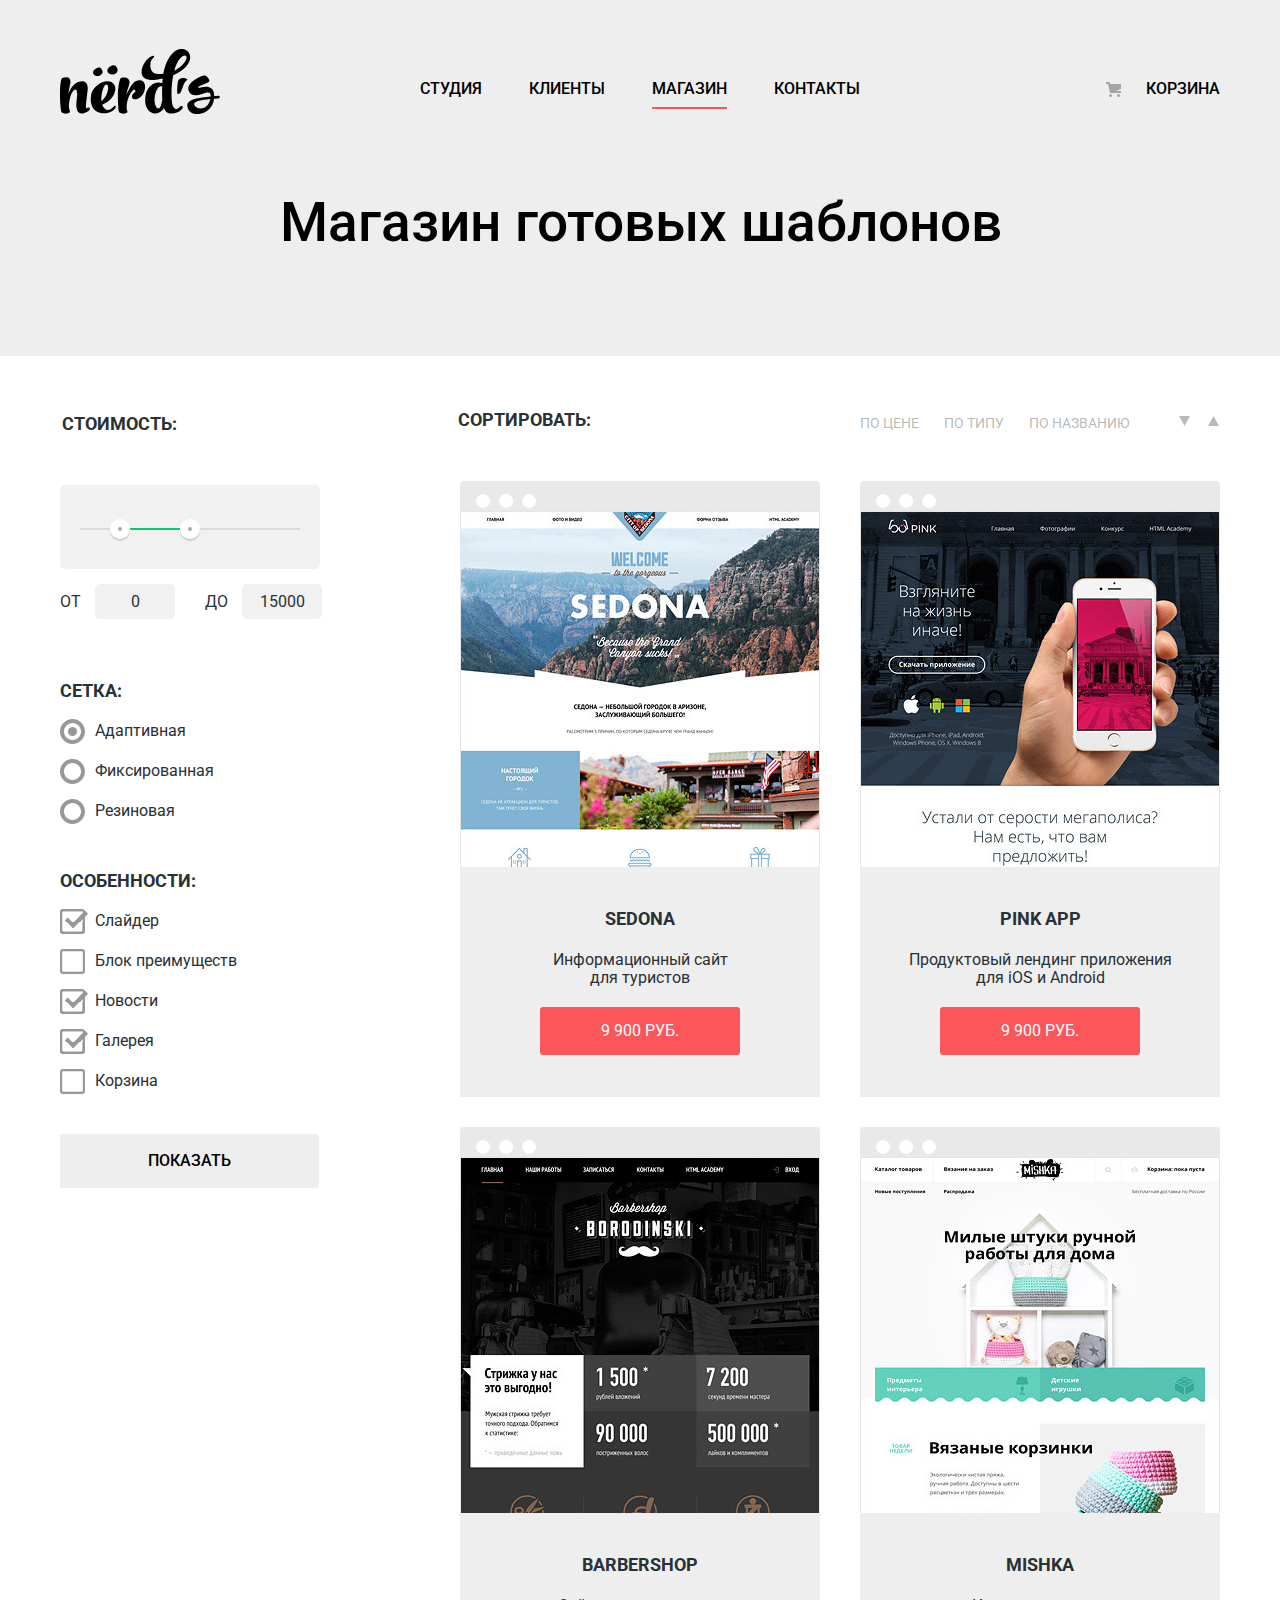
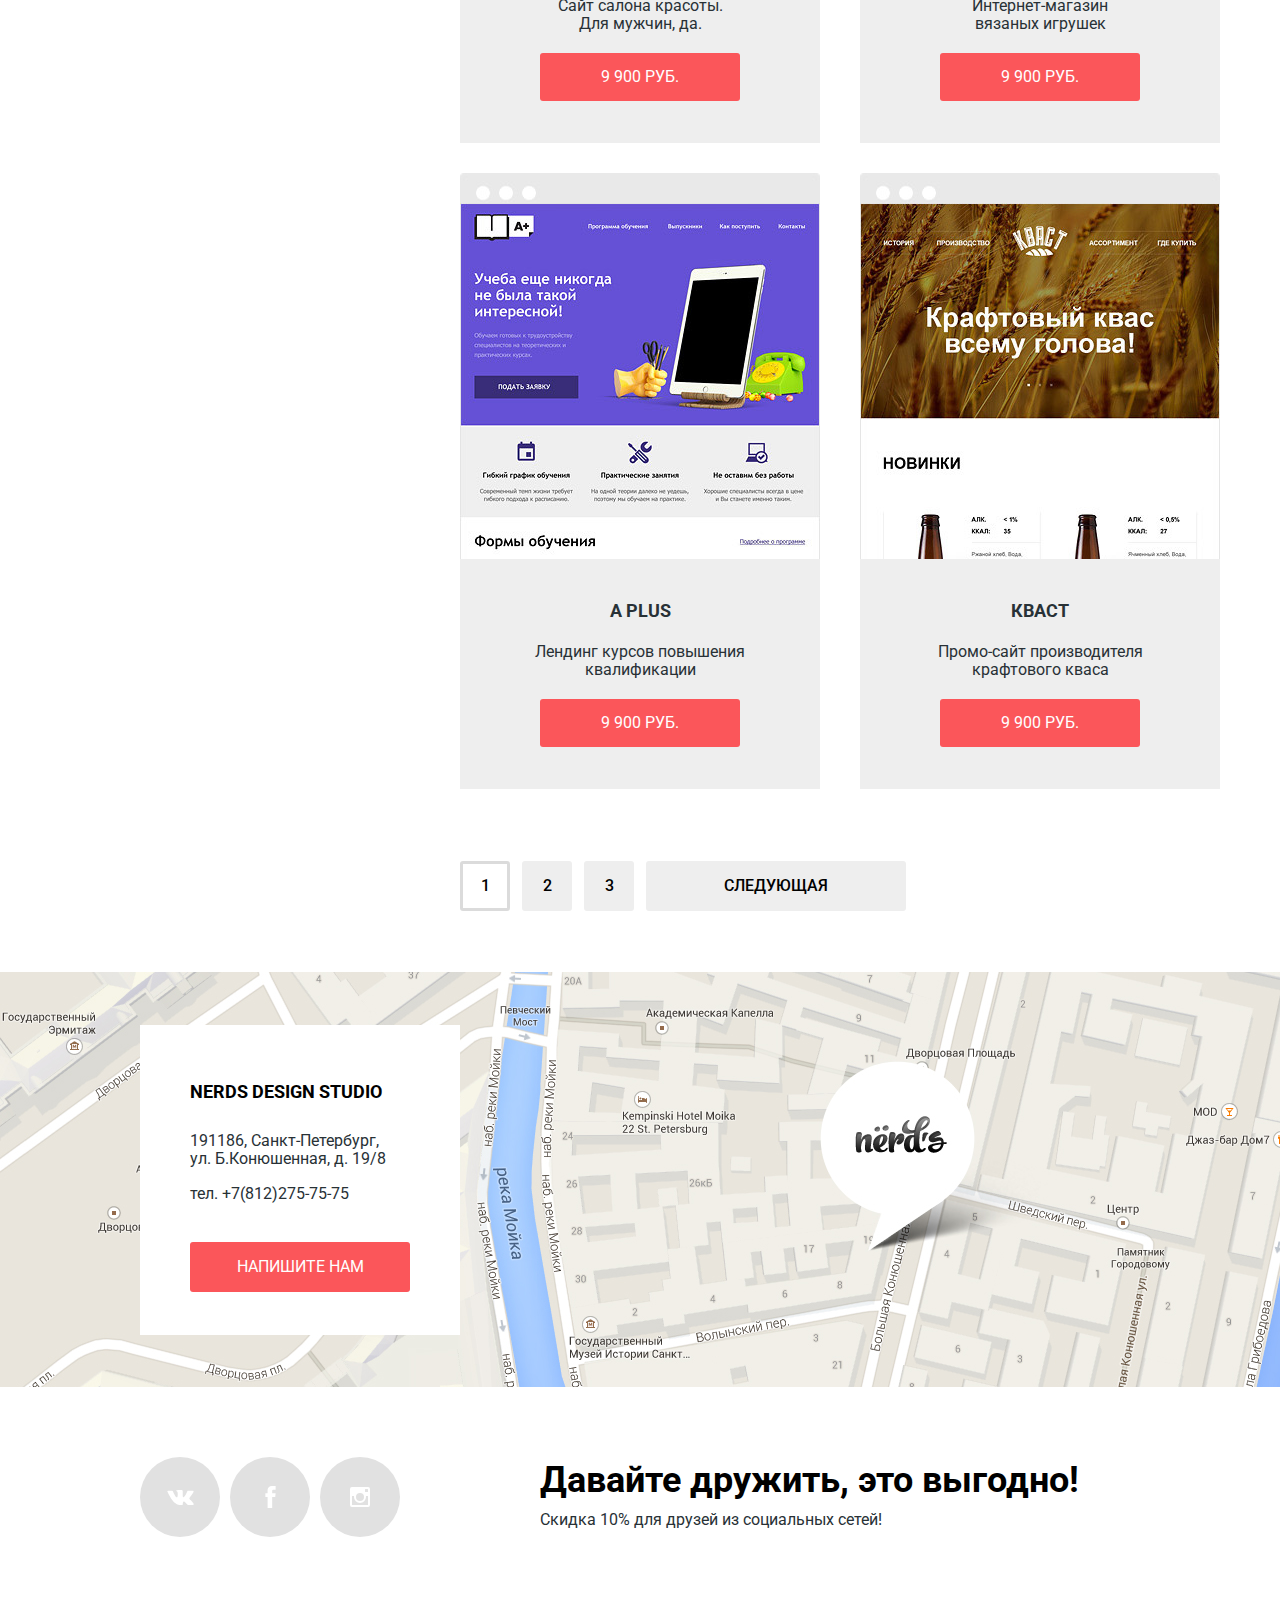
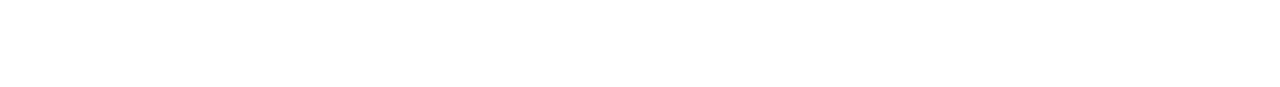
==== catalog.html @ c95d6897 "Первая проверка" ====
<!DOCTYPE html>
<html lang="ru">
	<head>
		<meta charset="utf-8">
		<title>HTML Academy: Нёрдс</title>
		<link href="https://fonts.googleapis.com/css?family=Roboto:400,500,700&amp;subset=cyrillic" rel="stylesheet">
		<link href="css/normalize.css" rel="stylesheet">
		<link href="css/style.css" rel="stylesheet">
	</head>
	<body class="inner-page">
		<header class="main-header">
			<nav class="main-navigation">
				<div class="container">
					<a class="main-header-logo" href="index.html"><img src="img/nerds-logo.svg" width="160" height="65" alt="Логотип студии Nerds"></a>
					<ul class="site-navigation">
						<li><a href="studio.html">Студия</a></li>
						<li><a href="clients.html">Клиенты</a></li>
						<li class="site-navigation-current"><a href="catalog.html">Магазин</a></li>
						<li><a href="contacts.html">Контакты</a></li>
					</ul>
					<ul class="user-navigation">
						<li class="shopping-basket"> <a href="#">Корзина</a></li>
					</ul>
					</div>
				</nav>
			</header>

		<main class="inner-page">
			<div class="page-caption">
				<h1 class="catalog_h1">Магазин готовых шаблонов</h1> 
			</div>
			<div class="container-filter">
				<div class="filter-wrapper">
					<div class="filter">
						<form action="form.php" method="GET">
							<div class="range-caption">Стоимость:</div>
							<div class="range-filter">
								<div class="range-controls">
								<div class="scale">
									<div class="bar" style="margin-left: 20%; width: 30%"></div>
								</div>
								<div class="toggle toggle-min"></div>
								<div class="toggle toggle-max"></div>
								</div>
								<div class="price-controls">
								<label class="min-price">от <input name="min-price" type="text" value="0"></label>
								<label class="max-price">до <input name="max-price" type="text" value="15000"></label>
								</div>
							</div>
								
							<fieldset class="grid">
									<legend>Сетка:</legend>	
									<p>
									 <label class="radio-catalog">
										<input class="visually-hidden" type="radio" name="grid" value="adaptive" checked>
										<span class="radio-indicator"></span>
										Адаптивная
									</label> 
									</p>
									
									<p>
									<label class="radio-catalog">
										<input class="visually-hidden" type="radio" name="grid" value="fix" >
										<span class="radio-indicator"></span>
										Фиксированная
									</label> 
									</p>
									
									<p>
									<label class="radio-catalog">
										<input class="visually-hidden" type="radio" name="grid" value="rubber">
										<span class="radio-indicator"></span>
										Резиновая
									</label>
									</p> 
								</fieldset>

								<fieldset class="features">
									<legend>Особенности:</legend>
									
									
									
									<p>
										<label class="checkbox-catalog">
											<input id="checkbox-slider" class="visually-hidden" type="checkbox" name="slider" checked>
										   <span class="checkbox-indicator"></span>
										   Слайдер
										</label> 
									</p>
									
									<p>
										<label class="checkbox-catalog">
											<input id="checkbox-feature" class="visually-hidden" type="checkbox" name="features" >
											<span class="checkbox-indicator"></span>
											Блок преимуществ
										</label> 
									</p>

									<p>
										<label class="checkbox-catalog">
											<input id="checkbox-news" class="visually-hidden" type="checkbox" name="news" checked>
											<span class="checkbox-indicator"></span>
											Новости
										</label> 
									</p>

									<p>
										<label class="checkbox-catalog">
											<input id="checkbox-gallery" class="visually-hidden" type="checkbox" name="gallery" checked>
											<span class="checkbox-indicator"></span>
											Галерея
										</label> 
									</p>
								
									<p>
										<label class="checkbox-catalog">
											<input id="checkbox-shopping-basket" class="visually-hidden" type="checkbox" name="shopping-basket" >
											<span class="checkbox-indicator"></span>
											Корзина
										</label> 
									</p>
								</fieldset>
								<button type="submit" class="filter-button">Показать</button>
									
						</form>
					</div>
					<div class="articles-wrapper">
						<div class="sort">
							<div class="sort-wrapper"> 
								<p>Сортировать:</p> 
							</div>

							<div class="sort-wrapper-2"> 
								<a href="#">по цене</a>
								<a href="#">по типу</a>
								<a href="#">по названию</a>
								<a href="#" class="down"><span class="visually-hidden">1</span></a>
								<a href="#" class="up"><span class="visually-hidden">2</span></a>
							</div>
						</div>

						<div class="articles">
							<div class="article-item">
								<p><img src="img/browser.jpg" width="360" height="40" alt="декор"></p>
								<p class="img"><img src="img/img-sedona.jpg" width="360" height="576" alt="Шаблон Sedona"></p>
								<div class="templates-hover-info">	
									<b>SEDONA</b>
									<p>Информационный сайт<br>для туристов</p>
									<a class="button" href="#">9 900 руб.</a>
								</div>
							</div>


							<div class="article-item">
								<p><img src="img/browser.jpg" width="360" height="40" alt="декор"></p>
								<p class="img"><img src="img/img-pink.jpg" width="360" height="576" alt="Шаблон Pink"></p>
								<div class="templates-hover-info">	
									<b>PINK APP</b>
									<p>Продуктовый лендинг приложения<br>для iOS и Android</p>
									<a class="button" href="#">9 900 руб.</a>
								</div>
							</div>



							<div class="article-item">
								<p><img src="img/browser.jpg" width="360" height="40" alt="декор"></p>
								<p class="img"><img src="img/img-barbershop.jpg" width="360" height="576" alt="Шаблон барбершоп"></p>
								<div class="templates-hover-info">	
									<b>BARBERSHOP</b>
									<p>Сайт салона красоты.<br> Для мужчин, да.</p>
									<a class="button" href="#">9 900 руб.</a>
								</div>
							</div>


							<div class="article-item">
								<p><img src="img/browser.jpg" width="360" height="40" alt="декор"></p>
								<p class="img"><img src="img/img-mishka.jpg" width="360" height="576" alt="Шаблон MISHKA"></p>
								<div class="templates-hover-info">	
									<b>MISHKA</b>
									<p>Интернет-магазин<br>вязаных игрушек</p>
									<a class="button" href="#">9 900 руб.</a>
								</div>
							</div>



							<div class="article-item">
								<p><img src="img/browser.jpg" width="360" height="40" alt="декор"></p>
								<p class="img"><img src="img/img-aplus.jpg" width="360" height="576" alt="Шаблон A-PLUS"></p>
								<div class="templates-hover-info">	
									<b>A PLUS</b>
									<p>Лендинг курсов повышения<br>квалификации</p>
									<a class="button" href="#">9 900 руб.</a>
								</div>
							</div>


							<div class="article-item">
								<p><img src="img/browser.jpg" width="360" height="40" alt="декор"></p>
								<p class="img"><img src="img/img-kvast.jpg" width="360" height="576" alt="Шаблон KVAST"></p>
								<div class="templates-hover-info">	
									<b>КВАСТ</b>
									<p>Промо-сайт производителя<br>крафтового кваса</p>
									<a class="button" href="#">9 900 руб.</a>
								</div>
							</div>

						</div>

						<div class="articles-paginator">
							<p><a class="current-item filter-button-pagin" href="#">1</a></p>
							<p><a class="filter-button-pagin" href="#">2</a></p>
							<p><a class="filter-button-pagin" href="#">3</a></p>
							<p><a class="filter-button-pagin_large" href="#">Следующая</a></p>

						</div>
					</div>
				</div>
			</div>
		</main>

		<footer class="main-footer">
				<div class="main-footer-wrapper">
					<div class="contacts-wrapper">
						<section class="contacts">
							<h2 class="visually-hidden">Наши контакты</h2>
							<p class="emphasized">NERDS DESIGN STUDIO</p>
							<p class="adress">191186, Санкт-Петербург,<br>ул. Б.Конюшенная, д. 19/8</p>
							<p class="phone">тел. +7(812)275-75-75</p>
							<button class="button" type="button">Напишите нам</button>	
						</section>
					</div>
					<div class="social-wrapper">
						<section class="social">
							<div class="social-list-wrapper">
								<h2 class="visually-hidden">NERDS в соцсетях</h2>
								<ul class="social-list">
										<li><a class="social-button" href="#"><span class="visually-hidden">Вконтакте</span>
											<svg xmlns="http://www.w3.org/2000/svg" width="27" height="15" viewBox="0 0 26.14 14.91">
												<path d="M26 13.47l-.09-.17a13.55 13.55 0 0 0-2.6-3q-.87-.83-1.1-1.12A1 1 0 0 1 22 8a10.27 10.27 0 0 1 1.22-1.78l.88-1.16q2.35-3.13 2-4L26 .94a.8.8 0 0 0-.4-.22 2.14 2.14 0 0 0-.87 0h-3.92a.51.51 0 0 0-.27 0h-.3a.6.6 0 0 0-.15.14.93.93 0 0 0-.14.24 22.22 22.22 0 0 1-1.46 3.06q-.5.84-.93 1.46a7 7 0 0 1-.71.91 4.94 4.94 0 0 1-.52.47q-.23.18-.35.15l-.23-.05a.9.9 0 0 1-.31-.33 1.49 1.49 0 0 1-.16-.53v-.55-.65-.57-1.12-1-.75a3.14 3.14 0 0 0 0-.62 2.12 2.12 0 0 0-.14-.44.73.73 0 0 0-.28-.33 1.57 1.57 0 0 0-.46-.18A9 9 0 0 0 12.57 0a8.93 8.93 0 0 0-3.25.33 1.83 1.83 0 0 0-.52.41q-.25.3-.07.33a1.67 1.67 0 0 1 1.16.59l.08.16a2.6 2.6 0 0 1 .19.63 6.32 6.32 0 0 1 .12 1 10.59 10.59 0 0 1 0 1.7q-.07.71-.13 1.1a2.21 2.21 0 0 1-.18.64 2.69 2.69 0 0 1-.16.3l-.07.07a1 1 0 0 1-.37.07.86.86 0 0 1-.46-.19 3.27 3.27 0 0 1-.56-.52 7 7 0 0 1-.66-.93q-.37-.6-.76-1.42l-.22-.39q-.2-.38-.56-1.11t-.62-1.43A.9.9 0 0 0 5.2.9h-.07a.93.93 0 0 0-.22-.16A1.44 1.44 0 0 0 4.6.65L.87.68A1 1 0 0 0 .1.94L0 1a.44.44 0 0 0 0 .22 1.08 1.08 0 0 0 .08.37Q.9 3.53 1.86 5.31t1.66 2.87Q4.23 9.27 5 10.24t1 1.24l.37.41.34.33a8.06 8.06 0 0 0 1 .78 16.34 16.34 0 0 0 1.4.9 7.6 7.6 0 0 0 1.79.72 6.19 6.19 0 0 0 2 .22h1.57a1.08 1.08 0 0 0 .72-.3l.05-.07a.9.9 0 0 0 .1-.25 1.38 1.38 0 0 0 0-.37 4.48 4.48 0 0 1 .09-1.05 2.77 2.77 0 0 1 .23-.71 1.74 1.74 0 0 1 .29-.4 1.19 1.19 0 0 1 .23-.2h.11a.86.86 0 0 1 .77.21 4.52 4.52 0 0 1 .83.79q.39.47.93 1.05a6.41 6.41 0 0 0 1 .87l.27.16a3.31 3.31 0 0 0 .71.3 1.53 1.53 0 0 0 .76.07l3.48-.05a1.58 1.58 0 0 0 .8-.17.68.68 0 0 0 .34-.37 1.06 1.06 0 0 0 0-.46 1.71 1.71 0 0 0-.1-.36z" fill="#fff">
												</path>
											</svg>
										</a>
									</li>
									<li><a class="social-button" href="#"><span class="visually-hidden">Facebook</span>
											<svg xmlns="http://www.w3.org/2000/svg" width="19" height="22" viewBox="0 0 10.15 21.74">
												<path d="M3.34 1.12A4.77 4.77 0 0 1 6.53 0h3.61v3.81H7.81a1.07 1.07 0 0 0-1.09.83v2.55h3.42c-.08 1.23-.24 2.45-.41 3.67h-3v10.87H2.21V10.86H0V7.21h2.19V3.66a3.83 3.83 0 0 1 1.15-2.54z" fill="#fff">
												</path>
											</svg>
										</a>
									</li>
									<li><a class="social-button" href="#"><span class="visually-hidden">Instagram</span>
											<svg xmlns="http://www.w3.org/2000/svg" width="20" height="20" viewBox="0 0 20 20">
												<path d="M18 0H2a2 2 0 0 0-2 2v16a2 2 0 0 0 2 2h16a2 2 0 0 0 2-2V2a2 2 0 0 0-2-2zm-8 6a4 4 0 1 1-4 4 4 4 0 0 1 4-4zM2.5 18a.47.47 0 0 1-.5-.5V9h2.1a3.4 3.4 0 0 0-.1 1 6 6 0 1 0 12 0 3.4 3.4 0 0 0-.1-1H18v8.5a.47.47 0 0 1-.5.5zM18 4.5a.47.47 0 0 1-.5.5h-2a.47.47 0 0 1-.5-.5v-2a.47.47 0 0 1 .5-.5h2a.47.47 0 0 1 .5.5z" fill="#fff">
												</path>
											</svg>
										</a>
									</li>
								</ul>
							</div>
							<div class="lets-be-friends">
								<b>Давайте дружить, это выгодно!</b>
								<p>Скидка 10% для друзей из социальных сетей!</p>
							</div>
						</section>
					</div>
				</div>
			</footer>



			<section class="modal modal-write-us">
					<h2>Напишите нам</h2>
					<form class="modal-write-us-form" method="post" action="https://echo.htmlacademy.ru">
						<ul class="modal-write-us-form-fields">
							<li>
								<label for="modal-write-us-form-name">Ваше имя:</label>
								<input type="text" id="modal-write-us-form-name" placeholder="Представьтесь, пожалуйста">
							</li>
							<li>
								<label for="modal-write-us-form-email">Ваш e-mail:</label>
								<input type="text" id="modal-write-us-form-email" placeholder="Для отправки ответа">
							</li>
							<li>
								<label for="modal-write-us-form-text">Текст письма:</label>
								<textarea id="modal-write-us-form-text" rows="5" cols="50">В свободной форме</textarea>
							</li>
						</ul>
						<button class="button" type="submit">Отправить</button>
					</form>
					<button class="modal-close">Закрыть</button>
				</section>


	</body>
</html>
---- css/style.css ----
html,
body {
	margin: 0;
	padding: 0;
	font-family: "Roboto", Arial, sans-serif;
	font-size: 16px;
	line-height: 24px; 
	font-weight: 400;
	color: #283136;

}

a {
	text-decoration: none;
}

.main-header {
	background-color: #eeeeee;
}


.main-container {
    margin-bottom: 80px;
}

.main-navigation {
	font-size: 16px;
	line-height: 30px;
	font-weight: 500;
	color: #000000;
	text-transform: uppercase;
}

.main-navigation a:hover img {
	opacity: 0.8;
}

.main-navigation a:active img {
	opacity: 0.3;
}

.site-navigation,
.user-navigation {
	margin: 0;
	padding: 0;
	list-style: none;
}

.site-navigation a,
.user-navigation a {
	color: #000000;
}

.site-navigation a:hover,
.user-navigation a:hover {
	color: #fb565a;
}

.site-navigation a:active,
.user-navigation a:active {
	color: rgba(0, 0, 0, 0.3);
}

.site-navigation-current {
	position: relative;
}

.site-navigation-current::after {
	position: absolute;
	content: "";
	right: 0px;
	bottom: -5px;
	left: 0px;
  
	height: 2px;
  
	background-color: #fb565a;
  }

.visually-hidden {
	position: absolute; 
	overflow: hidden; 
	clip: rect(0 0 0 0); 
	height: 1px; width: 1px; 
	margin: -1px; padding: 0; border: 0;
}

.button {
	font: inherit;
	text-align: center;
	vertical-align: middle;
	color: #ffffff;
	background-color: #fb565a;
	text-transform: uppercase;
	border: none;
	border-radius: 3px;
}

.button:hover {
	background: #e74246;
}

.button:active {
	background: #d7373b;
	box-shadow: inset 0px 2px 2px rgba(0, 0, 0, 0.3);
	color: rgba(255, 255, 255, 0.3);
	outline: none;
}

.button-order-app {
	background: #00ca74;
}

.button-order-app:hover {
	background: #00bc6c;
}

.button-order-app:active {
	background: #00aa62;
}

.button-order-presentation {
	background: #efc84a;
}

.button-order-presentation:hover {
	background: #eab534;
}

.button-order-presentation:active {
	background: #e5a722;
}

.we-can-do h3 {
	font-size: 24px;
	line-height: 30px;
	color: #000000;
}

.offer-list {
	margin: 0;
	padding:0;
	list-style: none;
}

.about-us b {
	font-size: 45px;
	line-height: 45px;
	font-weight: 500; 
	color: #000000;
}

.about-us-list {
	list-style: none;
}

.statistic-list {
	list-style: none;
	line-height: 18px;
}

.statistic-number {
	font-size: 45px;
	font-weight: 700;
	color: #000000;
}

.percent {
	font-size: 24px;
	font-weight: 700;
	color: #000000;
	vertical-align: super;
}

.emphasized {
	text-transform: uppercase;
	font-weight: 700;
	color: #000000;
}

.selected-works-list {
	margin:0;
	padding: 0;
	list-style: none;
}

.selected-works-list img {
	opacity: 0.2;
}

.selected-works-list a:hover img {
	opacity: 1;
}

.selected-works-list a:active img {
	opacity: 0.1;
}

.social b {
	font-size: 36px;
	line-height: 36px;
	color: #000000;
}

.social-list {
	margin: 0;
	padding: 0;
	list-style: none;
}

.social-list a {
	color: #ffffff;
	background-color: #e1e1e1;
}

.social-list a:hover {
	background-color: #e74246;
}

.social-list a:active {
	color: rgba(0, 0, 0, 0.3);
	background-color: #d7373b;
}


.modal-write-us h2 {
	font-size: 45px;
	line-height: 45px;
	color: #000000;

}

.modal-write-us-form-fields {
	margin: 0;
	padding: 0;
	list-style: none;
}

.modal-write-us-form-fields label {
	font-weight: 700;
}

.modal-write-us-form input,
.modal-write-us-form textarea {
	font: inherit;
	outline: none;
	font-size: 16px;
	line-height: 18px;
	color: #444444;
	border: 2px solid #d7dcde;
}

.modal-write-us-form input:hover,
.modal-write-us-form textarea:hover {
	border: 2px solid #b4b9bb;
}

.modal-write-us-form input:focus,
.modal-write-us-form textarea:focus {
	border: 2px solid #000000; 
}
.catalog_h1{
	font-size: 55px;
	line-height: 55px;
	font-weight: 500;
	color: #000000;
	margin-top: 80px;
}

.filter-form fieldset {
	border: none;
}

.filter-form legend {
	font-size: 18px;
	font-weight: 700;
}

.filter-form-cost {
	margin: 0;
	padding: 0;
	list-style: none;
}

.filter-form-cost input {
	font: inherit;
	background-color: #eeeeee;
	border: none;
}

.filter-form-grid {
	margin: 0;
	padding: 0;
	list-style: none;
}

.filter-form-grid input:not(:disabled):hover + label {
	color: #000000;
}

.filter-form-grid input:disabled + label {
	opacity: 0.3;
}

.filter-form-features {
	margin: 0;
	padding: 0;
	list-style: none;
}

.filter-form-features input:not(:disabled):hover + label {
	color: #000000;
}

.filter-form-features input:disabled + label {
	opacity: 0.3;
}

.filter-button {
	font: inherit;
	font-weight: 500;
	color: #000000;
	text-transform: uppercase;
	border: none;
	background-color: #eeeeee;
	border-radius: 3px;
}


.filter-button:hover {
	background-color: #dfdfdf;
}

.filter-button:active {
	color: rgba(0, 0, 0, 0.3);
	box-shadow: inset 0px 2px 2px rgba(0, 0, 0, 0.3);
	outline: none;
	background-color:#d5d5d5;
}

.pagination-list {
	margin: 0;
	padding:0;
	list-style: none;
}

.pagination-item-current .filter-button {
	background-color: #ffffff;
	border: 3px solid #dbdbdb;
	box-sizing: border-box;
}

.templates-list {
	margin: 0;
	padding: 0;
	list-style: 0;
}

.templates-list .button:active {
	color: #ffffff;
}


.display-method ul {
	margin: 0;
	padding: 0;
	list-style: none;
	font-size: 14px;
	text-transform: uppercase;
}

.display-method a {
	color: rgba(0, 0, 0, 0.3);
}

.display-method a:hover {
	color: rgba(0, 0, 0, 0.6);
}

.display-method a:active {
	color: rgba(0, 0, 0, 1);
}

.templates-hover-info {
	background-color: #eeeeee;
}


/* стили для сетки */

html,
body {
	margin: 0;
	padding: 0; 
}

body {
	background-size: 1440px auto;
	background-position: center top;
	background-repeat: no-repeat;
}

.main-header {
	margin: 0;
	padding: 0;
	display: flex;
	justify-content: space-between;
}

.main-navigation {
	margin: 0 auto;
	padding: 0;
	display: flex;
	justify-content: space-between;
	width: 1440px;
}



.container{
	position: relative;
	display: flex;
	justify-content: space-between;
	align-items: flex-end;
	width: 1200px;
	margin: 0 auto;
	padding: 0;
}

.container-filter{
	position: relative;
	display: flex;
	justify-content: space-between;
	align-items: flex-end;
	width: 1200px;
	margin: 0 auto;
	padding: 0;
}

.main-header-logo {
	margin: 0 20px;
	margin-top: auto;
	padding: 0;
	line-height: 0px;
}

.site-navigation-wrapper {
	margin: 0;
	padding: 0;
	display: flex;
	justify-content: space-between;
	width: 640px;
	height: 50px;
	
}

.site-navigation {
	display: flex;
	flex-wrap: wrap;
	justify-content: space-between;
	align-items: flex-end;
	margin: 0;
	margin-top: 64px;
	padding: 0;
	list-style: none;
	min-width: 440px;
	max-width: 640px;
}

.site-navigation li {
	margin: 10px 0px;
}



.user-navigation {
	display: flex;
	flex-wrap: wrap;
	justify-content: flex-end;
	margin: 10px 0px;
	padding: 0;
	list-style: none;
	width: 200px;
}


.shopping-basket {
	position: relative;
	margin-right: 20px;
	padding-left: 40px;
}

.shopping-basket::before{
	position: absolute;
	left: 0;
	top: 25%;
	width: 15px;
	height: 15px;
	content: " ";
	background-image: url(../img/cart-icon.svg);
	opacity: 0.3;
	background-repeat: no-repeat;
}


.slide{
	position: absolute;
	left: 50%;
	margin-left: -600px;
	width:1200px;
    height:430px;
	overflow:hidden;
	padding: 0;
}




.slider {
	position: relative;
	margin: 0 auto;
	padding: 0;
	height: 430px;
	width: 100%;
	background-color: #eeeeee;
}


.slider-controls {
	position: absolute;
	text-align: center;
	bottom: 95px;
	left: 50%;
	margin-left: -100px;
	z-index: 100;
	width: 200px;
	height: 18px;
	cursor: pointer;
}

#btn-1:checked ~ .slider-controls label[for="btn-1"],
#btn-2:checked ~ .slider-controls label[for="btn-2"],
#btn-3:checked ~ .slider-controls label[for="btn-3"] { 
    background-image: url(../img/radio-on.svg);
}


.slider-controls label {
	display: inline-block;
	width: 8px;
	height: 8px;
	background: white;
	border: 5px solid white;
	border-radius: 50%;
	margin: 0 8px;
}



.slide-text {
	position: absolute;
	margin-left: 20px;
	margin-top: 80px;
	width:560px;
    padding:0;
	color:#283136;
}

.slide-title {
	font-size: 55px;
	line-height: 55px;
	font-weight: 500;
	color: #000000;
	margin-bottom: 25px;
}

.slide-text p {
	margin-bottom: 50px;
}

.slide-text .button {
	padding: 15px 55px;
}

.slide:nth-child(1){
	background-image:url(../img/nerds-index-slide1.png);
    background-repeat:no-repeat;
    background-position: right 20px bottom;
}

.slide:nth-child(2){
	background-image:url(../img/nerds-index-slide2.png);
    background-repeat:no-repeat;
    background-position: right bottom;
}

.slide:nth-child(3){
	background-image:url(../img/nerds-index-slide3.png);
    background-repeat:no-repeat;
    background-position: right bottom;
}



.slide {
    display:none;
}


#btn-1:checked ~ .slides .slide:nth-child(1) { 
    display: block;
}
#btn-2:checked ~ .slides .slide:nth-child(2) { 
    display: block;
}
#btn-3:checked ~ .slides .slide:nth-child(3) { 
    display: block;
}


.we-can-do {
	margin: 0;
	padding: 0;
}


.offer-list {
	display: flex;
	justify-content: flex-start;
	margin: 0 auto;
	margin-top: 80px;
	padding: 0;
	max-width: 1160px;
	list-style: none;
	border-bottom: 2px solid #f4f4f4; 
	
}

.offer-item-card {
	display: flex;
	flex-direction: column;
	position: relative;
	max-width: 300px;
	height: 350px; 
	margin-right: 100px;
	margin-bottom: 80px;

}

.offer-item-card img {
	order: -1;
}

.offer-item-card h3 {
	text-transform: uppercase;
	margin: 0;
	margin-top: 25px;
	margin-bottom: 18px;
}

.offer-item-card p {
	margin: 0;
}

.offer-item-card .button {
	position: absolute;
	bottom: 0;
	width: 160px;
	height: 50px;
	line-height: 50px;
}

.about-us-wrapper {
	display: flex;
	justify-content: space-between;
	width: 1160px;
	margin: 0 auto;
	border-bottom: 2px solid #f4f4f4;
}


.about-us {
	display: flex;
	flex-direction: column;
	padding: 0;
	width: 650px;
	margin-top: 70px;
	margin-bottom: 45px;
	list-style: none;
}

.about-us b{
	margin: 0;
	padding: 0;
	margin-bottom: 20px;
}

.about-us .emphasized{
	margin: 0;
	padding: 0;
	margin-top: 22px;
	margin-bottom: 25px;
}

.about-us-list {
	margin: 0;
	padding: 0;
	
}

.about-us-list li {
	position: relative;
	margin-bottom: 24px;
	margin-left: 36px;
	
}

.about-us-list li:before {
	position: absolute;
	content: "";
	width: 25px;
	height: 2px;
	background-image: url(../img/about-us-list.png);
	background-repeat: no-repeat;
	left:-36px;
	top: 45%;
	
}

.statistics {
	display: flex;
	flex-direction: column;
	align-items: center;
	width: 360px;
	margin-top: 40px;
}


.statistics .emphasized {
	margin: 0;
	padding: 0;
	margin-top: 35px;
}

.statistic-list {
	display: flex;
	justify-content: flex-start;
	margin: 0;
	padding: 0;
	list-style: none;
	margin-top: 40px;
	width: 360px;

}

.statistic-list li {
	margin: 0;
	padding: 0;
	list-style: none;
	width: 100px;
	margin-right: 22px;
	margin-top: 5px;

}


.statistic-item p {
	margin: 0;
	padding: 0;
	margin-top: 20px;
}

.selected-works {
	display: flex;
}



.selected-works-list {
	margin: 0 auto;
	padding: 0;
	list-style: none;
	display: flex;
	width: 1200px;
	height: 180px;
	justify-content: space-between;
	align-items: center;
	border-bottom: 2px solid #f4f4f4;
	background-image: 
		url(../img/div.png),
		url(../img/div.png),
		url(../img/div.png);
	background-repeat:
		no-repeat,
		no-repeat,
		no-repeat;
	background-position: 
		25% center,
		50% center,
		75% center;	
}

.selected-works-logo {
	margin: 0;
	margin-top: 20px;
	padding: 0;
	list-style: none;
	display: flex;
	width: 25%;
	justify-content: center;
	align-items: center;
}

.main-footer {
	margin: 0;
	padding: 0;
	display: flex;
	height: 715px;
}

.main-footer-wrapper {
	margin: 0 auto;
	padding: 0;
	display: flex;
	flex-direction: column;
	justify-content: flex-start;
	width: 1440px;
	height: 650px;
}

.contacts-wrapper {
	margin: 0;
	padding: 0;
	display: flex;
	width: 1440px;
	height: 415px;
	background-image: url(../img/map.jpg);
	background-repeat: no-repeat;
	background-size: 100%;

}

.contacts {
	margin: auto 0;
	margin-left: 140px;
	padding: 0;
	width: 320px;
	height: 310px;
	display: flex;
	flex-direction: column;
	justify-content: flex-start;
	background-color: #FFFFFF;

}

.contacts .emphasized {
	margin: 0 auto;
	padding: 0;
	width: 220px;
	margin-top: 55px;
	font-size: 18px;
	

}

.contacts .adress {
	margin: 0 auto;
	padding: 0;
	width: 220px;
	line-height: 18px;
	margin-top: 28px;
	
}

.contacts .phone {
	margin: 0 auto;
	padding: 0;
	width: 220px;
	margin-top: 14px;
	
}

.contacts .button {
	margin: 0 auto;
	padding: 0;
	width: 220px;
	height: 50px;
	margin-top: 36px;
	
}


.social-wrapper {
	margin: 0 auto;
	padding: 0;
	width: 1160px;
	height: 200px;	

}

.social {
	margin: 0;
	padding: 0;
	display: flex;
	justify-content: space-between;
	margin-top: 70px;
}


.social-list-wrapper {
	margin: 0;
	padding: 0;
	display: flex;
	width: 260px;
}

.social-list {
	display: flex;
	justify-content: space-between;
	width: 260px;
}

.social-button {
	position: relative;
	display: flex;
	justify-content: center;
	align-items: center;
	width: 80px;
	height: 80px;
	border-radius: 50%;
}



.lets-be-friends {
	margin: 0;
	padding: 0;
	display: flex;
	flex-direction: column;
	width: 760px;
	margin-top: 5px;
}

.lets-be-friends p {
	margin: 0;
	padding: 0;
	margin-top: 10px;
}

.social-item {
	display: flex;
	width: 80px;
	height: 80px;
}



body.inner-page {
	background-size: 1440px auto;
	background-position: center top;
	background-repeat: no-repeat;
	/* background-image: url("../img/temp/nerds-catalog.jpg"); */
}

.page-caption {
	margin: 0;
	padding: 0;
	display: block;
	width: 100%;
	height: 240px;
	border: 1px solid transparent;
	text-align: center;
	background-color: #eeeeee;
}


.filter-wrapper {
	margin: 0;
	padding: 0;
	display: flex;
	width: 100%;
	height: 2216px;
}


.range-caption {
	position: relative;
	left: 2px;
	top: 1px;
	margin-bottom: 50px;
	font-family: Roboto;
	font-size: 18px;
	font-weight: bold;
	text-transform: uppercase;
}

.filter fieldset {
	border: none;
	margin: 0;
	padding: 0;
}

.filter .grid {
	margin-top: 60px;
}

.filter .features {
	margin-top: 30px;
}

.features legend {
	text-transform: uppercase;
	font-family: Roboto;
	font-size: 18px;
	font-weight: bold;
}

.grid legend {
	text-transform: uppercase;
	font-family: Roboto;
	font-size: 18px;
	font-weight: bold;

}

.filter-option {
	display: block;
	margin-left: 35px;
	margin-bottom: 15px;

}

.filter legend {
	text-transform: uppercase;
}



.filter {
	height: 775px;
	width: 260px;
	margin-left: 20px;
	margin-top: 55px;
}

.articles-wrapper {
	height: 2100px;
	width: 760px;
	margin-left: auto;
	margin-right: 20px;
	margin-top: 50px;
}

.sort{
	display: flex;
	height: 20px;
	width: 760px;
	margin-left: auto;
	margin-right: 20px;
	align-items: bottom;
	/* border: 1px dashed green; */
}

.sort p {
	margin: 0;
	padding: 0;
	position: relative;
	left: -2px;
	margin-top: 2px;
	font-family: Roboto;
	font-size: 18px;
	font-weight: bold;
}

.sort-wrapper {
	margin: 0;
	padding: 0;
	width: 360px;
	margin-right: 40px;
	text-transform: uppercase;
	font-weight: 700;
}

.sort-wrapper-2  {
	position: relative;	
	display: flex;
	flex-direction: row;
	align-items: flex-end;
	margin: 0;
	padding: 0;
	width: 360px;
	
}

.sort-wrapper-2 a {
	/* display: inline-block; */
	/* display: flex; */
	margin: 0;
	padding: 0;
	text-decoration: none;
	color: rgba(0, 0, 0, 0.3);
	font-size: 14px;
	line-height: 6px;
	text-transform: uppercase;
	margin-right: 25px;
	/* border: 1px solid green; */
}

.sort-wrapper-2 a:hover {
	color: rgba(0, 0, 0, 0.6);
}

.sort-wrapper-2 a:active {
	color: rgba(0, 0, 0, 1);
}

.sort-wrapper-2 .up,
.sort-wrapper-2 .down{
	margin: 0;
}

.sort-wrapper-2 .down {
	margin-left: auto;
}

.sort-wrapper-2 .up::after {
	position: absolute;
	right: 1px;
	bottom: 0;

	content: "";
	width: 11px;
	height: 10px;
	background-image: url(../img/icon-up-dir.svg);
	opacity: 0.3;
}

.sort-wrapper-2 .up:hover::after {
	opacity: 0.6;
}

.sort-wrapper-2 .up:active::after {
		opacity: 1;
}



.sort-wrapper-2 .down::after {
	position: absolute;
	right: 30px;
	bottom: 0;	

	content: "";
	width: 11px;
	height: 10px;
	background-image: url(../img/icon-down-dir.svg);
	opacity: 0.3;
}

.sort-wrapper-2 .down:hover::after {
	opacity: 0.6;
}

.sort-wrapper-2 .down:active::after {
		opacity: 1;
}





.articles {
	margin: 0;
	padding: 0;
	display: flex;
	flex-wrap: wrap;
	justify-content: space-between;
	height: 1915px;
	width: 760px;
	margin-left: auto;
	margin-right: 20px;
	margin-top: 55px;
	
}

.article-item {
	position: relative;
	margin: 0;
	padding: 0;
	list-style: none;
	width: 360px;
	height: 616px;
	margin-bottom: 30px;
	/* border: 1px dashed green; */
}

.article-item p {
	margin: 0;
	padding: 0;
}

.article-item .img {
	display: block;
	overflow: hidden;
	position: absolute;
	top: 30px;
	/* height: 576px; */

}


.templates-hover-info {
	position: absolute;
	display: block;
	bottom: 0;
	width: 360px;
	height: 230px;
	text-align: center;
	/* border: 1px dashed red; */
}


.templates-hover-info b {
	display: block;
	margin-top: 40px;
	font-size: 18px;
}

.templates-hover-info p {
	display: block;
	margin-top: 20px;
	font-size: 16px;
	line-height: 18px;
}

.templates-hover-info a {
	display: block;
	margin-top: 20px;
	font-size: 16px;
	line-height: 18px;
	padding: 15px 50px;
	margin-left: 80px;
	margin-right: 80px;

}






.articles-paginator {
	display: flex;
	height: 80px;
	width: 760px;
	margin-left: auto;
	margin-right: 20px;
	margin-top: 65px;
	/* border: 1px solid green; */
}


.articles-paginator p {
	margin: 0;
	padding: 0;
}


.filter-button-pagin {
	display: flex;
	align-items: center;
	align-content: middle;
	justify-content: center;
	font: inherit;
	font-weight: 500;
	color: #000000;
	text-transform: uppercase;
	border: none;
	background-color: #eeeeee;
	border-radius: 3px;
	box-sizing: border-box;
	width: 50px;
	height: 50px;
	text-align: center;
	vertical-align: center;
	margin-right: 12px;
}

.filter-button-pagin_large {
	display: flex;
	align-items: center;
	align-content: middle;
	justify-content: center;
	font: inherit;
	font-weight: 500;
	color: #000000;
	text-transform: uppercase;
	border: none;
	background-color: #eeeeee;
	border-radius: 3px;
	box-sizing: border-box;
	width: 260px;
	height: 50px;
	text-align: center;
	vertical-align: center;
	margin-right: 12px;
}



.filter-button-pagin:hover {
	background-color: #dfdfdf;
}


.filter-button-pagin_large:hover {
	background-color: #dfdfdf;
}


.filter-button-pagin:active {
	background-color: #d5d5d5;
	color: rgba(0, 0, 0, 0.3);
	box-shadow: inset 0px 2px 2px rgba(0, 0, 0, 0.3);

}


.filter-button-pagin_large:active {
	background-color: #d5d5d5;
	color: rgba(0, 0, 0, 0.3);
	box-shadow: inset 0px 2px 2px rgba(0, 0, 0, 0.3);
}

.current-item.filter-button-pagin {
	box-sizing: border-box;
	background-color: white;
	border: 3px solid #dbdbdb;
}



.range-filter {
	width: 260px;
  }
  
  .range-controls {
	position: relative;
	height: 41px;
	padding-top: 43px;
	padding-right: 20px;
	padding-left: 20px;
	margin-bottom: 15px;
	border-radius: 5px;
	background: #f1f1f1;
  }
  
  .range-controls .scale {
	height: 2px;
	background: #d7dcde;
  }
  
  .range-controls .bar {
	width: 70%;
	height: 2px;
	background: #00ca74;
  }
  
  .range-controls .toggle {
	position: absolute;
	top: 34px;
	left: 0px;
	width: 4px;
	height: 4px;
	cursor: pointer;
	border: 8px solid #fff;
	border-radius: 50%;
	background: #ababab;
	box-shadow: 0 2px 1px 0 #cfcfcf;
  }
  
  .range-controls .toggle-min {
	left: 50px;
  }
  
  .range-controls .toggle-max {
	left: 120px;
  }
  
  .price-controls {
	font-size: 0;
  }
  
  .price-controls label {
	font-size: 16px;
	display: inline-block;
	width: 50%;
  }
  
  .max-price {
	position: relative;
	left: 2px;
	text-align: right;
  }
  
  .min-price,
  .max-price {
	  text-transform: uppercase;
  }

  .price-controls input {
	font-family: 'Roboto', 'Arial', sans-serif;
	font-size: 16px;
	width: 60px;
	margin-left: 10px;
	padding: 8px 10px;
	text-align: center;
	color: #283136;
	border: none;
	border-radius: 5px;
	background: #f1f1f1;
  }



.filter-form-grid label:before {
	content: "";
	position: absolute;
	left: 20px;
	width: 25px;
	height: 25px;
	background-image: url(../img/radio-off-catalog.svg);
	opacity: 0.4;
}


.radio-catalog {
	position: relative;
	padding-left: 35px;
	cursor: pointer;
}


/* .radio-catalog:hover {
	color: black;
} */


.radio-catalog input[type="radio"] + .radio-indicator:hover,
.radio-catalog input[type="radio"] + .radio-indicator:focus,
.radio-catalog input[type="radio"] + .radio-indicator:active{
	opacity: 1;
}




/* .radio-catalog input[type="radio"] + .radio-indicator:hover{
	opacity: 1;
		
} */

/* .radio-catalog:disabled{
	color: inherit;
} */


.radio-catalog input[type="radio"] + .radio-indicator {
	position: absolute;
	left: 0px;
	width: 25px;
	height: 25px;

	background-image: url(../img/radio-off-catalog.svg);
	opacity: 0.4;

  }
  
  .radio-catalog input[type="radio"]:checked + .radio-indicator::before{
	content: "";
  
	position: absolute;
	top: 8px;
	left:8px;
  
	width: 9px;
	height: 9px;
	border-radius: 50%;
	background-color: #000000;
  }


/* .grid p:hover {
	font-weight: bold;
} */


  .checkbox-catalog {
	position: relative;
	padding-left: 35px;
	cursor: pointer;
}

.checkbox-catalog input[type="checkbox"] + .checkbox-indicator:hover,
.checkbox-catalog input[type="checkbox"] + .checkbox-indicator:focus,
.checkbox-catalog input[type="checkbox"] + .checkbox-indicator:active{
	opacity: 1;
}




.checkbox-catalog input[type="checkbox"] + .checkbox-indicator {
	position: absolute;

	left: 0px;
	width: 25px;
	height: 25px;
	background-image: url(../img/checkbox-off.svg);
	opacity: 0.4;

  }
  
  .checkbox-catalog input[type="checkbox"]:checked + .checkbox-indicator::before{
	content: "";
  
	position: absolute;
	left: 0px;
	width: 28px;
	height: 25px;
	background-image: url(../img/checkbox-on.svg);
  }

  .filter-button {
	  display: block;
	  margin-top: 25px;
	  padding: 15px 88px;
  }



  .modal {
	position: fixed;
	background-color: #FFFFFF;
	box-shadow: 0 30px 50px rgba(0, 0, 0, 0.7);

  }
  

 .modal-write-us {
	 width: 960px;
	 padding: 80px 100px;
	 bottom: 180px;
	 left: 50%;
	 margin-left: -480px;
 }

 .modal-close {
	position: absolute;
	top: 80px;
	right: 90px;
	

	width: 22px;
	height: 22px;
  
	font-size: 0;
  
	border: 0;
	background-color: transparent;
  
	cursor: pointer;
  }


  .modal-close::before {
	transform: rotate(45deg);
  }
  
  .modal-close::after {
	transform: rotate(-45deg);
  }

  .modal-close::before,
  .modal-close::after {
	content: "";
  
	position: absolute;
	top: 10px;
	left: 2px;
  
	width: 19px;
	height: 3px;
  
	background-color: #fb565a;
  }	

  .modal-write-us h2 {
	  margin: 0;
	  padding: 0;
	  margin-bottom: 50px;
  }


  .modal {
	  display: none;
  }
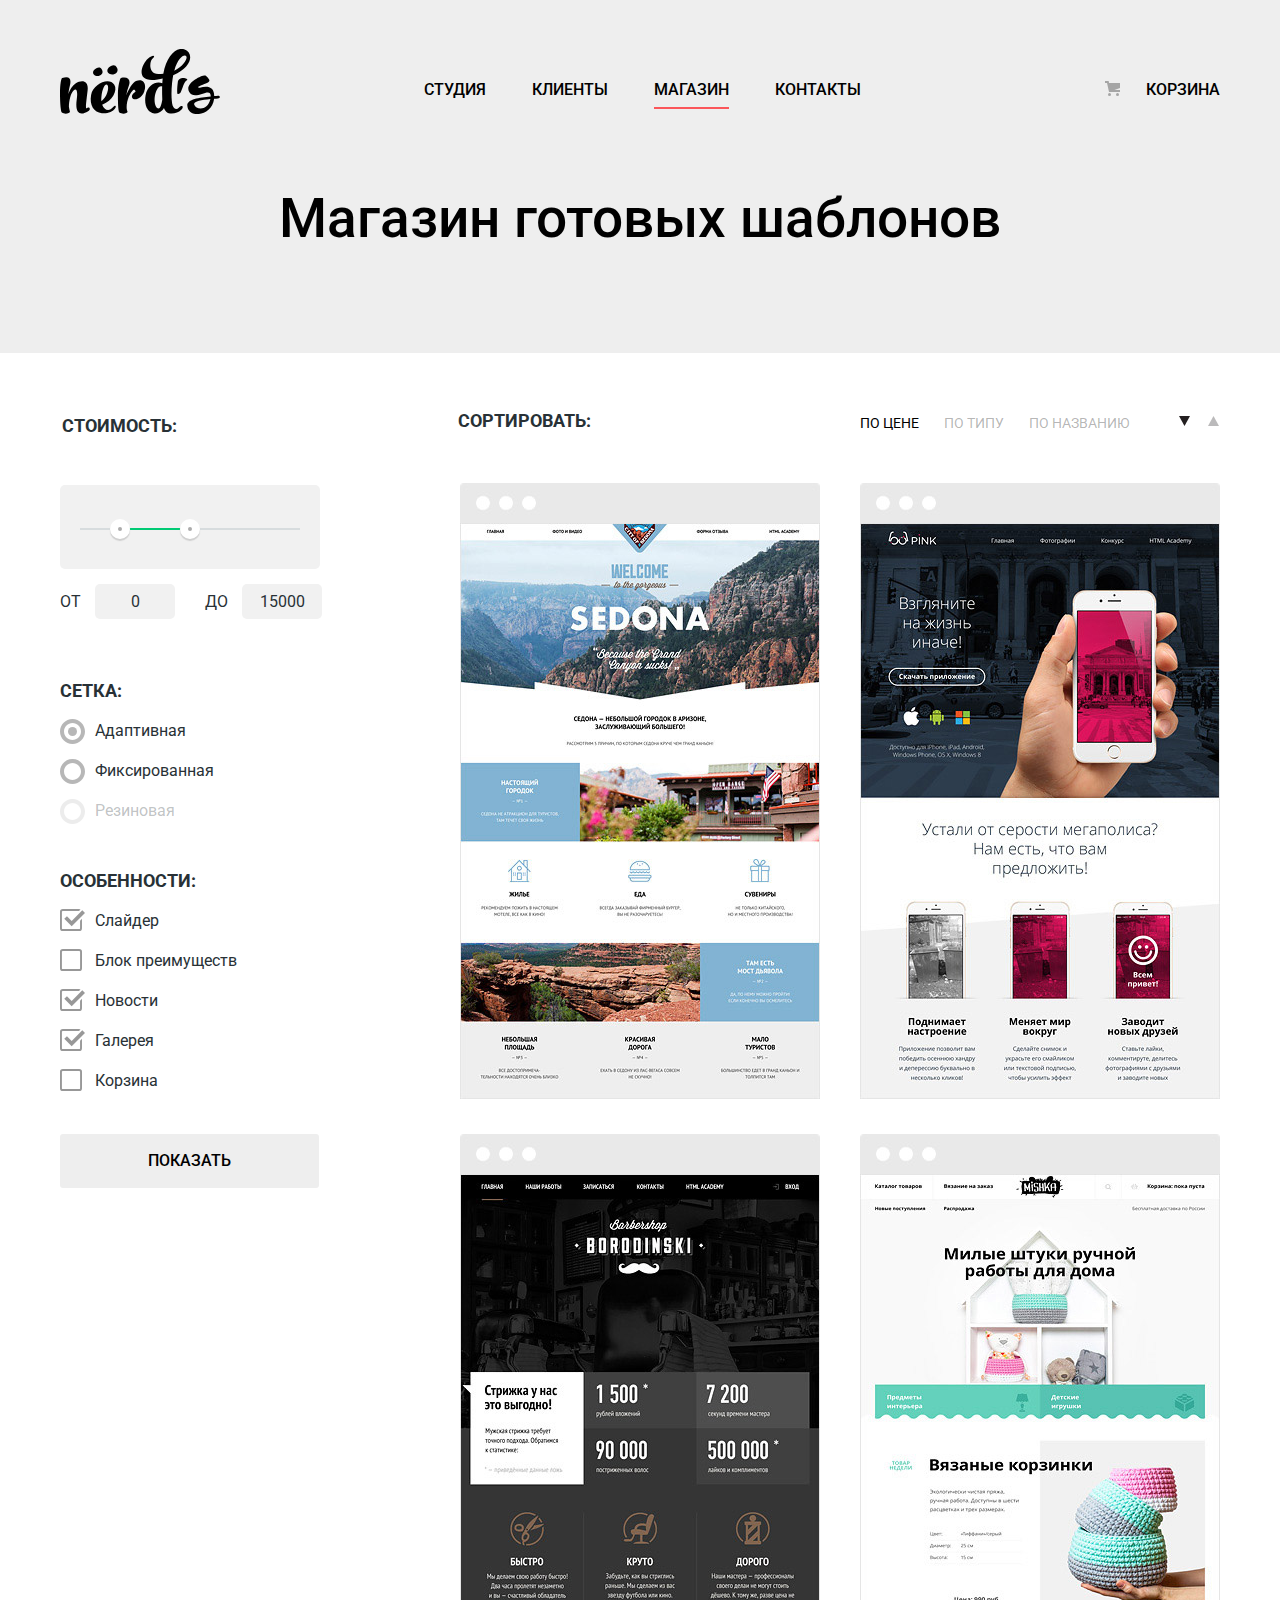
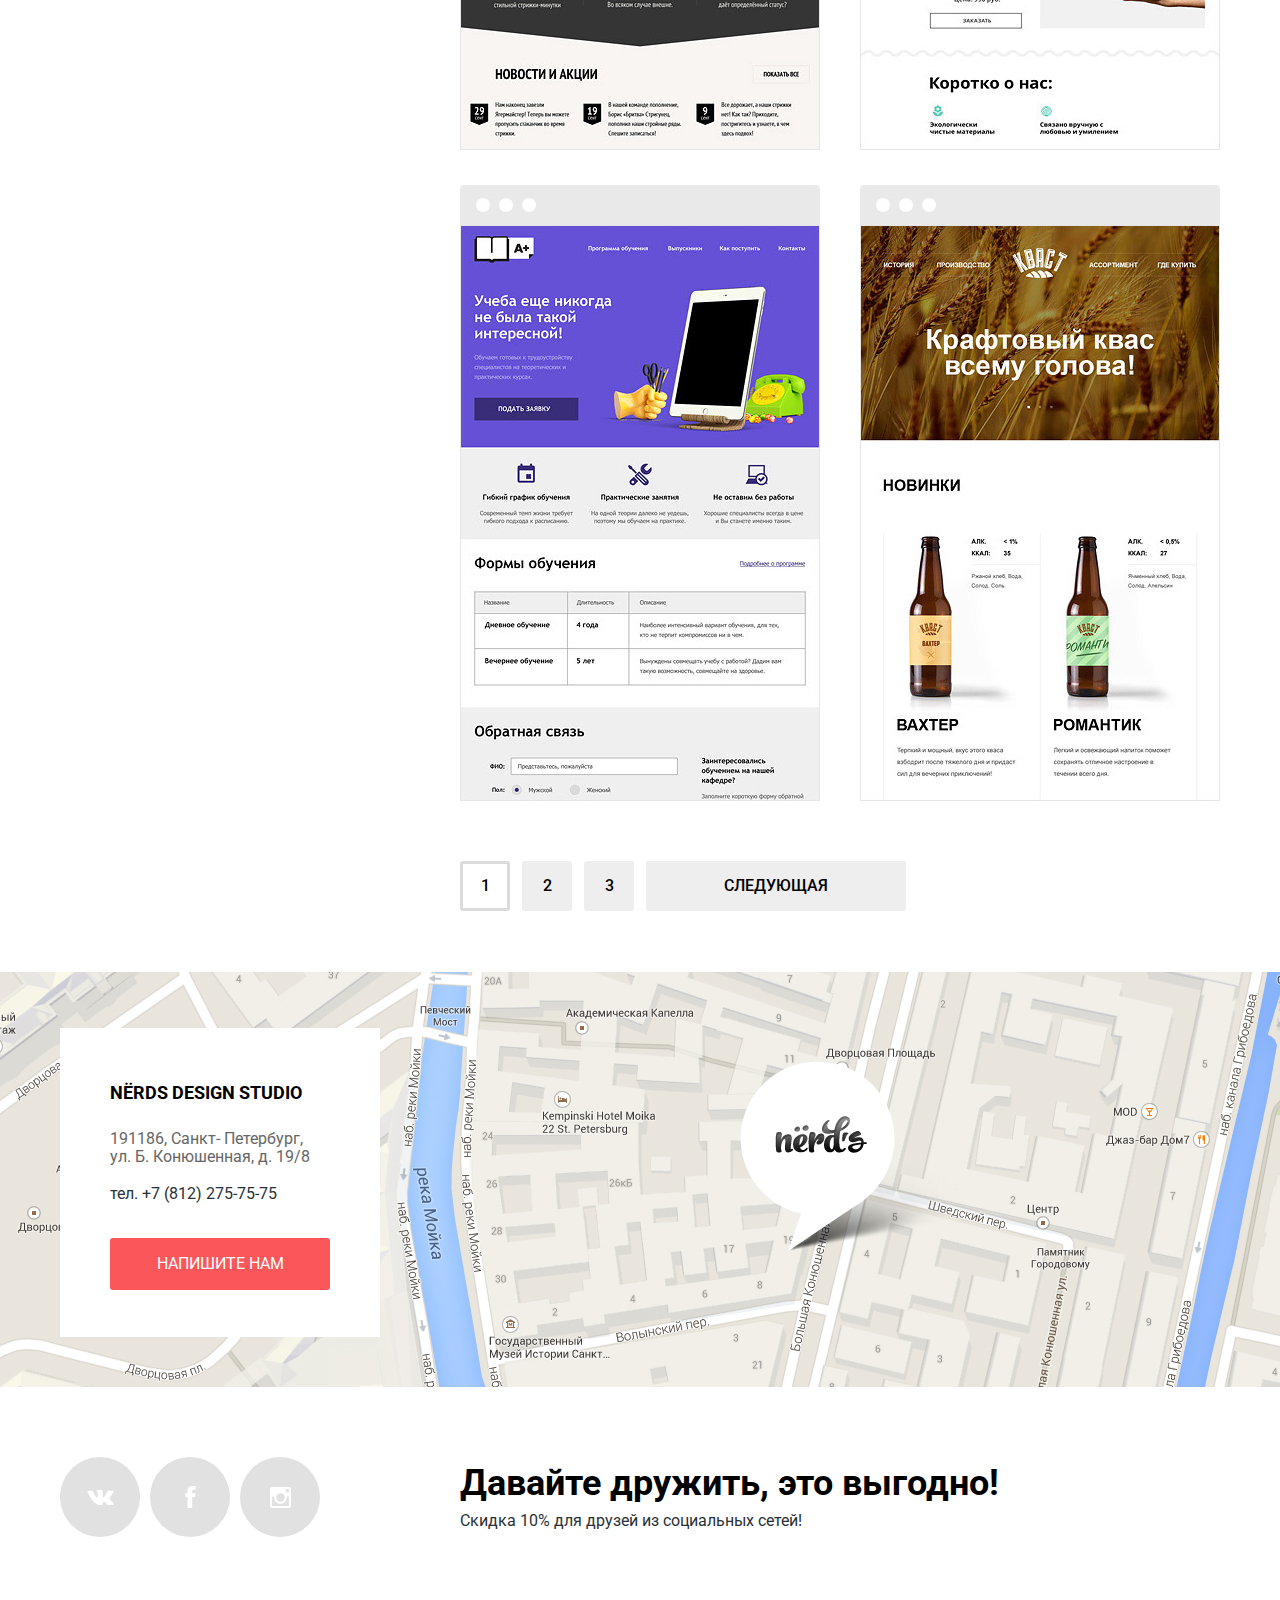
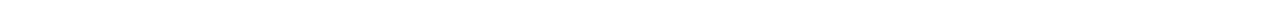
==== commit 53830d2c: "final" ====
--- a/catalog.html
+++ b/catalog.html
@@ -8,29 +8,27 @@
 		<link href="css/style.css" rel="stylesheet">
 	</head>
 	<body class="inner-page">
-		<header class="main-header">
-			<nav class="main-navigation">
-				<div class="container">
-					<a class="main-header-logo" href="index.html"><img src="img/nerds-logo.svg" width="160" height="65" alt="Логотип студии Nerds"></a>
-					<ul class="site-navigation">
-						<li><a href="studio.html">Студия</a></li>
-						<li><a href="clients.html">Клиенты</a></li>
-						<li class="site-navigation-current"><a href="catalog.html">Магазин</a></li>
-						<li><a href="contacts.html">Контакты</a></li>
-					</ul>
-					<ul class="user-navigation">
-						<li class="shopping-basket"> <a href="#">Корзина</a></li>
-					</ul>
+			<header class="main-header">
+				<nav class="main-navigation">
+					<div class="container">
+						<a class="main-header-logo" href="index.html"><img src="img/nerds-logo.svg" width="160" height="65" alt="Логотип студии Nerds"></a>
+						<ul class="site-navigation">
+							<li><a href="studio.html">Студия</a></li>
+							<li><a href="clients.html">Клиенты</a></li>
+							<li><a class="current" href="catalog.html">Магазин</a></li>
+							<li><a href="contacts.html">Контакты</a></li>
+						</ul>
+						<ul class="user-navigation">
+							<li class="shopping-basket"> <a href="#">Корзина</a></li>
+						</ul>
 					</div>
 				</nav>
 			</header>
-
 		<main class="inner-page">
 			<div class="page-caption">
 				<h1 class="catalog_h1">Магазин готовых шаблонов</h1> 
 			</div>
 			<div class="container-filter">
-				<div class="filter-wrapper">
 					<div class="filter">
 						<form action="form.php" method="GET">
 							<div class="range-caption">Стоимость:</div>
@@ -52,75 +50,69 @@
 									<legend>Сетка:</legend>	
 									<p>
 									 <label class="radio-catalog">
-										<input class="visually-hidden" type="radio" name="grid" value="adaptive" checked>
-										<span class="radio-indicator"></span>
-										Адаптивная
+										<input class="visually-hidden" type="radio" name="grid" value="adaptive" checked >
+										<span class="radio-indicator">Адаптивная</span>
 									</label> 
 									</p>
 									
 									<p>
 									<label class="radio-catalog">
-										<input class="visually-hidden" type="radio" name="grid" value="fix" >
-										<span class="radio-indicator"></span>
-										Фиксированная
+										<input class="visually-hidden" type="radio" name="grid" value="fix">
+										<span class="radio-indicator">Фиксированная</span>
 									</label> 
 									</p>
 									
 									<p>
 									<label class="radio-catalog">
-										<input class="visually-hidden" type="radio" name="grid" value="rubber">
-										<span class="radio-indicator"></span>
-										Резиновая
+										<input class="visually-hidden" type="radio" name="grid" value="rubber" disabled >
+										<span class="radio-indicator">Резиновая</span>
 									</label>
 									</p> 
 								</fieldset>
 
 								<fieldset class="features">
 									<legend>Особенности:</legend>
+									<p>
+										<label class="checkbox-catalog">
+											<input id="checkbox-slider" class="visually-hidden" type="checkbox" name="slider" checked>
+										   <span class="checkbox-indicator">Слайдер</span>
+										   
+										</label> 
+									</p>
 									
-									
-									
-									<p>
-										<label class="checkbox-catalog">
-											<input id="checkbox-slider" class="visually-hidden" type="checkbox" name="slider" checked>
-										   <span class="checkbox-indicator"></span>
-										   Слайдер
-										</label> 
-									</p>
-									
 									<p>
 										<label class="checkbox-catalog">
 											<input id="checkbox-feature" class="visually-hidden" type="checkbox" name="features" >
-											<span class="checkbox-indicator"></span>
-											Блок преимуществ
+											<span class="checkbox-indicator">Блок преимуществ</span>
+											
 										</label> 
 									</p>
 
 									<p>
 										<label class="checkbox-catalog">
 											<input id="checkbox-news" class="visually-hidden" type="checkbox" name="news" checked>
-											<span class="checkbox-indicator"></span>
-											Новости
+											<span class="checkbox-indicator">Новости</span>
+											
 										</label> 
 									</p>
 
 									<p>
 										<label class="checkbox-catalog">
 											<input id="checkbox-gallery" class="visually-hidden" type="checkbox" name="gallery" checked>
-											<span class="checkbox-indicator"></span>
-											Галерея
+											<span class="checkbox-indicator">Галерея</span>
+											
 										</label> 
 									</p>
 								
 									<p>
 										<label class="checkbox-catalog">
 											<input id="checkbox-shopping-basket" class="visually-hidden" type="checkbox" name="shopping-basket" >
-											<span class="checkbox-indicator"></span>
-											Корзина
+											<span class="checkbox-indicator">Корзина</span>
+											
 										</label> 
 									</p>
 								</fieldset>
-								<button type="submit" class="filter-button">Показать</button>
+								<button type="submit" class="button filter-button">Показать</button>
 									
 						</form>
 					</div>
@@ -131,40 +123,45 @@
 							</div>
 
 							<div class="sort-wrapper-2"> 
-								<a href="#">по цене</a>
+								<a href="#" class="active">по цене</a>
 								<a href="#">по типу</a>
-								<a href="#">по названию</a>
-								<a href="#" class="down"><span class="visually-hidden">1</span></a>
-								<a href="#" class="up"><span class="visually-hidden">2</span></a>
+								<a href="#" >по названию</a>
+								<a href="#" class="down active"><span class="visually-hidden">1</span></a>
+								<a href="#" class="up "><span class="visually-hidden">2</span></a>
 							</div>
 						</div>
 
 						<div class="articles">
-							<div class="article-item">
-								<p><img src="img/browser.jpg" width="360" height="40" alt="декор"></p>
+							<div class="article-item sedona">
+								<div class="sedona-hover">
+								<p><img src="img/browser_hover.jpg" width="360" height="40" alt="декор"></p>
 								<p class="img"><img src="img/img-sedona.jpg" width="360" height="576" alt="Шаблон Sedona"></p>
 								<div class="templates-hover-info">	
 									<b>SEDONA</b>
 									<p>Информационный сайт<br>для туристов</p>
 									<a class="button" href="#">9 900 руб.</a>
 								</div>
-							</div>
-
-
-							<div class="article-item">
-								<p><img src="img/browser.jpg" width="360" height="40" alt="декор"></p>
+							</div>	
+						</div>
+
+
+						<div class="article-item pink">
+							<div class="pink-hover">
+								<p><img src="img/browser_hover.jpg" width="360" height="40" alt="декор"></p>
 								<p class="img"><img src="img/img-pink.jpg" width="360" height="576" alt="Шаблон Pink"></p>
 								<div class="templates-hover-info">	
 									<b>PINK APP</b>
 									<p>Продуктовый лендинг приложения<br>для iOS и Android</p>
 									<a class="button" href="#">9 900 руб.</a>
 								</div>
-							</div>
-
-
-
-							<div class="article-item">
-								<p><img src="img/browser.jpg" width="360" height="40" alt="декор"></p>
+							</div>	
+						</div>
+
+
+
+						<div class="article-item barber">
+							<div class="barber-hover">
+								<p><img src="img/browser_hover.jpg" width="360" height="40" alt="декор"></p>
 								<p class="img"><img src="img/img-barbershop.jpg" width="360" height="576" alt="Шаблон барбершоп"></p>
 								<div class="templates-hover-info">	
 									<b>BARBERSHOP</b>
@@ -172,10 +169,12 @@
 									<a class="button" href="#">9 900 руб.</a>
 								</div>
 							</div>
-
-
-							<div class="article-item">
-								<p><img src="img/browser.jpg" width="360" height="40" alt="декор"></p>
+						</div>
+
+
+						<div class="article-item mishka">
+							<div class="mishka-hover">	
+								<p><img src="img/browser_hover.jpg" width="360" height="40" alt="декор"></p>
 								<p class="img"><img src="img/img-mishka.jpg" width="360" height="576" alt="Шаблон MISHKA"></p>
 								<div class="templates-hover-info">	
 									<b>MISHKA</b>
@@ -183,11 +182,13 @@
 									<a class="button" href="#">9 900 руб.</a>
 								</div>
 							</div>
-
-
-
-							<div class="article-item">
-								<p><img src="img/browser.jpg" width="360" height="40" alt="декор"></p>
+						</div>
+
+
+
+						<div class="article-item aplus">
+							<div class="aplus-hover">
+								<p><img src="img/browser_hover.jpg" width="360" height="40" alt="декор"></p>
 								<p class="img"><img src="img/img-aplus.jpg" width="360" height="576" alt="Шаблон A-PLUS"></p>
 								<div class="templates-hover-info">	
 									<b>A PLUS</b>
@@ -195,10 +196,12 @@
 									<a class="button" href="#">9 900 руб.</a>
 								</div>
 							</div>
-
-
-							<div class="article-item">
-								<p><img src="img/browser.jpg" width="360" height="40" alt="декор"></p>
+						</div>
+
+
+						<div class="article-item kvast">
+							<div class="kvast-hover">
+								<p><img src="img/browser_hover.jpg" width="360" height="40" alt="декор"></p>
 								<p class="img"><img src="img/img-kvast.jpg" width="360" height="576" alt="Шаблон KVAST"></p>
 								<div class="templates-hover-info">	
 									<b>КВАСТ</b>
@@ -206,8 +209,9 @@
 									<a class="button" href="#">9 900 руб.</a>
 								</div>
 							</div>
-
-						</div>
+						</div>
+
+					</div>
 
 						<div class="articles-paginator">
 							<p><a class="current-item filter-button-pagin" href="#">1</a></p>
@@ -217,82 +221,80 @@
 
 						</div>
 					</div>
-				</div>
 			</div>
 		</main>
 
 		<footer class="main-footer">
-				<div class="main-footer-wrapper">
-					<div class="contacts-wrapper">
-						<section class="contacts">
-							<h2 class="visually-hidden">Наши контакты</h2>
-							<p class="emphasized">NERDS DESIGN STUDIO</p>
-							<p class="adress">191186, Санкт-Петербург,<br>ул. Б.Конюшенная, д. 19/8</p>
-							<p class="phone">тел. +7(812)275-75-75</p>
-							<button class="button" type="button">Напишите нам</button>	
-						</section>
-					</div>
-					<div class="social-wrapper">
-						<section class="social">
-							<div class="social-list-wrapper">
-								<h2 class="visually-hidden">NERDS в соцсетях</h2>
-								<ul class="social-list">
-										<li><a class="social-button" href="#"><span class="visually-hidden">Вконтакте</span>
-											<svg xmlns="http://www.w3.org/2000/svg" width="27" height="15" viewBox="0 0 26.14 14.91">
-												<path d="M26 13.47l-.09-.17a13.55 13.55 0 0 0-2.6-3q-.87-.83-1.1-1.12A1 1 0 0 1 22 8a10.27 10.27 0 0 1 1.22-1.78l.88-1.16q2.35-3.13 2-4L26 .94a.8.8 0 0 0-.4-.22 2.14 2.14 0 0 0-.87 0h-3.92a.51.51 0 0 0-.27 0h-.3a.6.6 0 0 0-.15.14.93.93 0 0 0-.14.24 22.22 22.22 0 0 1-1.46 3.06q-.5.84-.93 1.46a7 7 0 0 1-.71.91 4.94 4.94 0 0 1-.52.47q-.23.18-.35.15l-.23-.05a.9.9 0 0 1-.31-.33 1.49 1.49 0 0 1-.16-.53v-.55-.65-.57-1.12-1-.75a3.14 3.14 0 0 0 0-.62 2.12 2.12 0 0 0-.14-.44.73.73 0 0 0-.28-.33 1.57 1.57 0 0 0-.46-.18A9 9 0 0 0 12.57 0a8.93 8.93 0 0 0-3.25.33 1.83 1.83 0 0 0-.52.41q-.25.3-.07.33a1.67 1.67 0 0 1 1.16.59l.08.16a2.6 2.6 0 0 1 .19.63 6.32 6.32 0 0 1 .12 1 10.59 10.59 0 0 1 0 1.7q-.07.71-.13 1.1a2.21 2.21 0 0 1-.18.64 2.69 2.69 0 0 1-.16.3l-.07.07a1 1 0 0 1-.37.07.86.86 0 0 1-.46-.19 3.27 3.27 0 0 1-.56-.52 7 7 0 0 1-.66-.93q-.37-.6-.76-1.42l-.22-.39q-.2-.38-.56-1.11t-.62-1.43A.9.9 0 0 0 5.2.9h-.07a.93.93 0 0 0-.22-.16A1.44 1.44 0 0 0 4.6.65L.87.68A1 1 0 0 0 .1.94L0 1a.44.44 0 0 0 0 .22 1.08 1.08 0 0 0 .08.37Q.9 3.53 1.86 5.31t1.66 2.87Q4.23 9.27 5 10.24t1 1.24l.37.41.34.33a8.06 8.06 0 0 0 1 .78 16.34 16.34 0 0 0 1.4.9 7.6 7.6 0 0 0 1.79.72 6.19 6.19 0 0 0 2 .22h1.57a1.08 1.08 0 0 0 .72-.3l.05-.07a.9.9 0 0 0 .1-.25 1.38 1.38 0 0 0 0-.37 4.48 4.48 0 0 1 .09-1.05 2.77 2.77 0 0 1 .23-.71 1.74 1.74 0 0 1 .29-.4 1.19 1.19 0 0 1 .23-.2h.11a.86.86 0 0 1 .77.21 4.52 4.52 0 0 1 .83.79q.39.47.93 1.05a6.41 6.41 0 0 0 1 .87l.27.16a3.31 3.31 0 0 0 .71.3 1.53 1.53 0 0 0 .76.07l3.48-.05a1.58 1.58 0 0 0 .8-.17.68.68 0 0 0 .34-.37 1.06 1.06 0 0 0 0-.46 1.71 1.71 0 0 0-.1-.36z" fill="#fff">
-												</path>
-											</svg>
-										</a>
-									</li>
-									<li><a class="social-button" href="#"><span class="visually-hidden">Facebook</span>
-											<svg xmlns="http://www.w3.org/2000/svg" width="19" height="22" viewBox="0 0 10.15 21.74">
-												<path d="M3.34 1.12A4.77 4.77 0 0 1 6.53 0h3.61v3.81H7.81a1.07 1.07 0 0 0-1.09.83v2.55h3.42c-.08 1.23-.24 2.45-.41 3.67h-3v10.87H2.21V10.86H0V7.21h2.19V3.66a3.83 3.83 0 0 1 1.15-2.54z" fill="#fff">
-												</path>
-											</svg>
-										</a>
-									</li>
-									<li><a class="social-button" href="#"><span class="visually-hidden">Instagram</span>
-											<svg xmlns="http://www.w3.org/2000/svg" width="20" height="20" viewBox="0 0 20 20">
-												<path d="M18 0H2a2 2 0 0 0-2 2v16a2 2 0 0 0 2 2h16a2 2 0 0 0 2-2V2a2 2 0 0 0-2-2zm-8 6a4 4 0 1 1-4 4 4 4 0 0 1 4-4zM2.5 18a.47.47 0 0 1-.5-.5V9h2.1a3.4 3.4 0 0 0-.1 1 6 6 0 1 0 12 0 3.4 3.4 0 0 0-.1-1H18v8.5a.47.47 0 0 1-.5.5zM18 4.5a.47.47 0 0 1-.5.5h-2a.47.47 0 0 1-.5-.5v-2a.47.47 0 0 1 .5-.5h2a.47.47 0 0 1 .5.5z" fill="#fff">
-												</path>
-											</svg>
-										</a>
-									</li>
-								</ul>
-							</div>
-							<div class="lets-be-friends">
-								<b>Давайте дружить, это выгодно!</b>
-								<p>Скидка 10% для друзей из социальных сетей!</p>
-							</div>
-						</section>
-					</div>
+			<div class="main-footer-wrapper">
+				<div class="contacts-wrapper">
+					<p class="map">
+							<iframe src="https://yandex.ru/map-widget/v1/-/CBaKb0RPWA" width="1440" height="415" frameborder="0"></iframe>
+					<p>
+					<section class="contacts">
+						<h2 class="visually-hidden">Наши контакты</h2>
+						<p class="emphasized">NЁRDS DESIGN STUDIO</p>
+						<p class="adress">191186, Санкт- Петербург, ул. Б. Конюшенная, д. 19/8</p>
+						<p class="phone">тел. +7 (812) 275-75-75</p>
+						<button class="button contacts-button" type="button">Напишите нам</button>	
+					</section>
+					
 				</div>
-			</footer>
-
-
-
-			<section class="modal modal-write-us">
-					<h2>Напишите нам</h2>
-					<form class="modal-write-us-form" method="post" action="https://echo.htmlacademy.ru">
-						<ul class="modal-write-us-form-fields">
-							<li>
-								<label for="modal-write-us-form-name">Ваше имя:</label>
-								<input type="text" id="modal-write-us-form-name" placeholder="Представьтесь, пожалуйста">
+				<section class="social">
+					<div class="social-list-wrapper">
+						<h2 class="visually-hidden">NERDS в соцсетях</h2>
+						<ul class="social-list">
+								<li><a class="social-button" href="#"><span class="visually-hidden">Вконтакте</span>
+									<svg xmlns="http://www.w3.org/2000/svg" width="27" height="15" viewBox="0 0 26.14 14.91">
+										<path d="M26 13.47l-.09-.17a13.55 13.55 0 0 0-2.6-3q-.87-.83-1.1-1.12A1 1 0 0 1 22 8a10.27 10.27 0 0 1 1.22-1.78l.88-1.16q2.35-3.13 2-4L26 .94a.8.8 0 0 0-.4-.22 2.14 2.14 0 0 0-.87 0h-3.92a.51.51 0 0 0-.27 0h-.3a.6.6 0 0 0-.15.14.93.93 0 0 0-.14.24 22.22 22.22 0 0 1-1.46 3.06q-.5.84-.93 1.46a7 7 0 0 1-.71.91 4.94 4.94 0 0 1-.52.47q-.23.18-.35.15l-.23-.05a.9.9 0 0 1-.31-.33 1.49 1.49 0 0 1-.16-.53v-.55-.65-.57-1.12-1-.75a3.14 3.14 0 0 0 0-.62 2.12 2.12 0 0 0-.14-.44.73.73 0 0 0-.28-.33 1.57 1.57 0 0 0-.46-.18A9 9 0 0 0 12.57 0a8.93 8.93 0 0 0-3.25.33 1.83 1.83 0 0 0-.52.41q-.25.3-.07.33a1.67 1.67 0 0 1 1.16.59l.08.16a2.6 2.6 0 0 1 .19.63 6.32 6.32 0 0 1 .12 1 10.59 10.59 0 0 1 0 1.7q-.07.71-.13 1.1a2.21 2.21 0 0 1-.18.64 2.69 2.69 0 0 1-.16.3l-.07.07a1 1 0 0 1-.37.07.86.86 0 0 1-.46-.19 3.27 3.27 0 0 1-.56-.52 7 7 0 0 1-.66-.93q-.37-.6-.76-1.42l-.22-.39q-.2-.38-.56-1.11t-.62-1.43A.9.9 0 0 0 5.2.9h-.07a.93.93 0 0 0-.22-.16A1.44 1.44 0 0 0 4.6.65L.87.68A1 1 0 0 0 .1.94L0 1a.44.44 0 0 0 0 .22 1.08 1.08 0 0 0 .08.37Q.9 3.53 1.86 5.31t1.66 2.87Q4.23 9.27 5 10.24t1 1.24l.37.41.34.33a8.06 8.06 0 0 0 1 .78 16.34 16.34 0 0 0 1.4.9 7.6 7.6 0 0 0 1.79.72 6.19 6.19 0 0 0 2 .22h1.57a1.08 1.08 0 0 0 .72-.3l.05-.07a.9.9 0 0 0 .1-.25 1.38 1.38 0 0 0 0-.37 4.48 4.48 0 0 1 .09-1.05 2.77 2.77 0 0 1 .23-.71 1.74 1.74 0 0 1 .29-.4 1.19 1.19 0 0 1 .23-.2h.11a.86.86 0 0 1 .77.21 4.52 4.52 0 0 1 .83.79q.39.47.93 1.05a6.41 6.41 0 0 0 1 .87l.27.16a3.31 3.31 0 0 0 .71.3 1.53 1.53 0 0 0 .76.07l3.48-.05a1.58 1.58 0 0 0 .8-.17.68.68 0 0 0 .34-.37 1.06 1.06 0 0 0 0-.46 1.71 1.71 0 0 0-.1-.36z" fill="#fff">
+										</path>
+									</svg>
+								</a>
 							</li>
-							<li>
-								<label for="modal-write-us-form-email">Ваш e-mail:</label>
-								<input type="text" id="modal-write-us-form-email" placeholder="Для отправки ответа">
+							<li><a class="social-button" href="#"><span class="visually-hidden">Facebook</span>
+									<svg xmlns="http://www.w3.org/2000/svg" width="19" height="22" viewBox="0 0 10.15 21.74">
+										<path d="M3.34 1.12A4.77 4.77 0 0 1 6.53 0h3.61v3.81H7.81a1.07 1.07 0 0 0-1.09.83v2.55h3.42c-.08 1.23-.24 2.45-.41 3.67h-3v10.87H2.21V10.86H0V7.21h2.19V3.66a3.83 3.83 0 0 1 1.15-2.54z" fill="#fff">
+										</path>
+									</svg>
+								</a>
 							</li>
-							<li>
-								<label for="modal-write-us-form-text">Текст письма:</label>
-								<textarea id="modal-write-us-form-text" rows="5" cols="50">В свободной форме</textarea>
+							 <li><a class="social-button" href="#"><span class="visually-hidden">Instagram</span>
+									<svg xmlns="http://www.w3.org/2000/svg" width="21" height="21" viewBox="0 0 20 20">
+										<path d="M18 0H2a2 2 0 0 0-2 2v16a2 2 0 0 0 2 2h16a2 2 0 0 0 2-2V2a2 2 0 0 0-2-2zm-8 6a4 4 0 1 1-4 4 4 4 0 0 1 4-4zM2.5 18a.47.47 0 0 1-.5-.5V9h2.1a3.4 3.4 0 0 0-.1 1 6 6 0 1 0 12 0 3.4 3.4 0 0 0-.1-1H18v8.5a.47.47 0 0 1-.5.5zM18 4.5a.47.47 0 0 1-.5.5h-2a.47.47 0 0 1-.5-.5v-2a.47.47 0 0 1 .5-.5h2a.47.47 0 0 1 .5.5z" fill="#fff">
+										</path>
+									</svg>
+								</a>
 							</li>
 						</ul>
-						<button class="button" type="submit">Отправить</button>
-					</form>
-					<button class="modal-close">Закрыть</button>
+					</div>
+					<div class="lets-be-friends">
+						<b>Давайте дружить, это выгодно!</b>
+						<p>Скидка 10% для друзей из социальных сетей!</p>
+					</div>
 				</section>
-
-
+			</div>
+		</footer>
+		<section class="modal modal-write-us">	
+			<h2>Напишите нам</h2>
+			<form class="modal-write-us-form" method="post" action="https://echo.htmlacademy.ru">
+				<div class="modal-write-us-form-fields">
+					<p>
+						<label for="modal-write-us-form-name">Ваше имя:</label>
+						<input type="text" id="modal-write-us-form-name" name="login" placeholder="Представьтесь, пожалуйста">
+					</p>
+					<p>
+						<label for="modal-write-us-form-email">Ваш e-mail:</label>
+						<input type="email" id="modal-write-us-form-email" name="email" placeholder="Для отправки ответа">
+					</p>
+				</div>
+					<p class="modal-textarea">
+						<label for="modal-write-us-form-text">Текст письма:</label>
+						<textarea id="modal-write-us-form-text" rows="5" cols="50" name="textarea">В свободной форме</textarea>
+					</p>
+				
+				<button class="button" type="submit">Отправить</button>
+			</form>
+			<button class="modal-close" type="button">Закрыть</button>
+		</section>
+		<script src="js/script.js"></script>
 	</body>
 </html>
--- a/css/style.css
+++ b/css/style.css
@@ -1,81 +1,32 @@
 html,
 body {
-	margin: 0;
-	padding: 0;
+	min-width: 1200px;
+	min-height: 2475px;
+	
+	margin: 0;
+	padding: 0;
+
 	font-family: "Roboto", Arial, sans-serif;
 	font-size: 16px;
 	line-height: 24px; 
 	font-weight: 400;
 	color: #283136;
-
 }
 
 a {
 	text-decoration: none;
 }
 
-.main-header {
-	background-color: #eeeeee;
-}
-
-
-.main-container {
-    margin-bottom: 80px;
-}
-
-.main-navigation {
-	font-size: 16px;
-	line-height: 30px;
-	font-weight: 500;
-	color: #000000;
-	text-transform: uppercase;
-}
-
-.main-navigation a:hover img {
-	opacity: 0.8;
-}
-
-.main-navigation a:active img {
-	opacity: 0.3;
-}
-
-.site-navigation,
-.user-navigation {
-	margin: 0;
-	padding: 0;
-	list-style: none;
-}
-
-.site-navigation a,
-.user-navigation a {
-	color: #000000;
-}
-
-.site-navigation a:hover,
-.user-navigation a:hover {
-	color: #fb565a;
-}
-
-.site-navigation a:active,
-.user-navigation a:active {
-	color: rgba(0, 0, 0, 0.3);
-}
-
-.site-navigation-current {
-	position: relative;
-}
-
-.site-navigation-current::after {
-	position: absolute;
-	content: "";
-	right: 0px;
-	bottom: -5px;
-	left: 0px;
-  
-	height: 2px;
-  
-	background-color: #fb565a;
-  }
+
+/* Временно для сетки */
+
+/* body {
+	
+	background-image: url("../img/Temp/nerds-index.jpg");
+	background-size: 1440px auto;
+	background-repeat: no-repeat;
+	background-position: center top; 
+} */
 
 .visually-hidden {
 	position: absolute; 
@@ -85,451 +36,249 @@
 	margin: -1px; padding: 0; border: 0;
 }
 
-.button {
-	font: inherit;
-	text-align: center;
-	vertical-align: middle;
-	color: #ffffff;
+.main-header {
+	display: flex;
+	flex-direction: column;
+	align-items: center;
+
+	/* временно отключен */
+	background-color: #eeeeee; 
+}
+
+.main-navigation {
+	display: flex;
+	justify-content: center;
+	width: 100%;
+
+	/* Временно для сетки */
+	/* min-height: 114px; */
+}
+
+.container {
+	display: flex;
+	justify-content: space-between;
+	align-items: flex-start;
+	width: 1200px;
+	box-sizing: border-box;
+	padding: 0 20px;
+	flex-grow: 0;
+	/* Временно для сетки */
+	/* min-height: 114px; */
+}
+
+
+.main-header-logo{
+	margin: 0;
+	margin-top: 49px;
+	padding: 0;
+}
+
+.main-header-logo:hover{
+	opacity: 0.8;
+}
+
+.main-header-logo:active{
+	opacity: 0.3;
+}
+
+
+.main-header-logo img{
+	display: block;
+}
+
+
+.site-navigation {
+	display: flex;
+	flex-wrap: wrap;
+	flex-grow: 1;
+	justify-content: center;
+	margin: 0;
+	margin-top: 78px;
+	padding: 0;
+	padding-left: 4px;
+	min-width: 440px;
+	max-width: 760px;
+}
+
+.site-navigation li {
+	list-style: none;
+	margin: 0 23px;
+}
+
+.site-navigation a {
+	text-transform: uppercase;
+	color: black;
+	font-weight: 500;
+}
+
+
+.user-navigation {
+	display: flex;
+	justify-content: flex-end;
+	margin: 0;
+	margin-top: 78px;
+	padding: 0;
+	width: 160px;
+}
+
+.user-navigation .shopping-basket {
+	list-style: none;
+	position: relative;
+	white-space: pre-wrap;
+}
+
+.shopping-basket::before{
+	content: "";
+	position: absolute;
+	left: -37px;
+	top: 3px;
+	width: 15px;
+	height: 15px; 
+	background-image: url("../img/cart-icon.svg");
+	background-repeat: no-repeat;
+	opacity: 0.3;
+}
+
+.user-navigation a {
+	text-transform: uppercase;
+	color: black;
+	font-weight: 500;
+}
+
+
+.site-navigation a:hover,
+.user-navigation a:hover{
+	color: #fb565a;
+}
+
+.site-navigation a:active,
+.user-navigation a:active{
+	color: rgba(0, 0, 0, 0.3);
+}
+
+.site-navigation .current,
+.user-navigation .current{
+	position: relative;
+}
+
+.site-navigation .current::after,
+.user-navigation .current::after {
+	content: "";
+	position: absolute;
+	display: block;
+	top: 27px;
+	left: 0px;
+	width: 100%;
+	height: 2px;
 	background-color: #fb565a;
-	text-transform: uppercase;
-	border: none;
-	border-radius: 3px;
-}
-
-.button:hover {
-	background: #e74246;
-}
-
-.button:active {
-	background: #d7373b;
-	box-shadow: inset 0px 2px 2px rgba(0, 0, 0, 0.3);
-	color: rgba(255, 255, 255, 0.3);
-	outline: none;
-}
-
-.button-order-app {
-	background: #00ca74;
-}
-
-.button-order-app:hover {
-	background: #00bc6c;
-}
-
-.button-order-app:active {
-	background: #00aa62;
-}
-
-.button-order-presentation {
-	background: #efc84a;
-}
-
-.button-order-presentation:hover {
-	background: #eab534;
-}
-
-.button-order-presentation:active {
-	background: #e5a722;
-}
-
-.we-can-do h3 {
-	font-size: 24px;
-	line-height: 30px;
-	color: #000000;
-}
-
-.offer-list {
-	margin: 0;
-	padding:0;
-	list-style: none;
-}
-
-.about-us b {
-	font-size: 45px;
-	line-height: 45px;
-	font-weight: 500; 
-	color: #000000;
-}
-
-.about-us-list {
-	list-style: none;
-}
-
-.statistic-list {
-	list-style: none;
-	line-height: 18px;
-}
-
-.statistic-number {
-	font-size: 45px;
-	font-weight: 700;
-	color: #000000;
-}
-
-.percent {
-	font-size: 24px;
-	font-weight: 700;
-	color: #000000;
-	vertical-align: super;
-}
-
-.emphasized {
-	text-transform: uppercase;
-	font-weight: 700;
-	color: #000000;
-}
-
-.selected-works-list {
-	margin:0;
-	padding: 0;
-	list-style: none;
-}
-
-.selected-works-list img {
-	opacity: 0.2;
-}
-
-.selected-works-list a:hover img {
-	opacity: 1;
-}
-
-.selected-works-list a:active img {
-	opacity: 0.1;
-}
-
-.social b {
-	font-size: 36px;
-	line-height: 36px;
-	color: #000000;
-}
-
-.social-list {
-	margin: 0;
-	padding: 0;
-	list-style: none;
-}
-
-.social-list a {
-	color: #ffffff;
-	background-color: #e1e1e1;
-}
-
-.social-list a:hover {
-	background-color: #e74246;
-}
-
-.social-list a:active {
-	color: rgba(0, 0, 0, 0.3);
-	background-color: #d7373b;
-}
-
-
-.modal-write-us h2 {
-	font-size: 45px;
-	line-height: 45px;
-	color: #000000;
-
-}
-
-.modal-write-us-form-fields {
-	margin: 0;
-	padding: 0;
-	list-style: none;
-}
-
-.modal-write-us-form-fields label {
-	font-weight: 700;
-}
-
-.modal-write-us-form input,
-.modal-write-us-form textarea {
-	font: inherit;
-	outline: none;
-	font-size: 16px;
-	line-height: 18px;
-	color: #444444;
-	border: 2px solid #d7dcde;
-}
-
-.modal-write-us-form input:hover,
-.modal-write-us-form textarea:hover {
-	border: 2px solid #b4b9bb;
-}
-
-.modal-write-us-form input:focus,
-.modal-write-us-form textarea:focus {
-	border: 2px solid #000000; 
-}
-.catalog_h1{
+}
+
+.user-navigation .current::before {
+	content: "";
+	position: absolute;
+	display: block;
+	top: 27px;
+	left: -40px;
+	width: 40px;
+	height: 2px;
+	background-color: #fb565a;
+}
+
+.slider {
+	display: flex;
+	position: relative;
+	width: 1200px;
+	box-sizing: border-box;
+	padding: 0 20px;
+	flex-grow: 0;
+	height: 432px;
+}
+
+.slide-title {
 	font-size: 55px;
 	line-height: 55px;
 	font-weight: 500;
-	color: #000000;
-	margin-top: 80px;
-}
-
-.filter-form fieldset {
-	border: none;
-}
-
-.filter-form legend {
-	font-size: 18px;
-	font-weight: 700;
-}
-
-.filter-form-cost {
-	margin: 0;
-	padding: 0;
-	list-style: none;
-}
-
-.filter-form-cost input {
+	color: black;
+	margin-top: 78px;
+	max-width: 560px;
+}
+
+.slide-text p {
+	margin-top: 25px;
+}
+
+.button {
+	display: inline-block; 
 	font: inherit;
-	background-color: #eeeeee;
-	border: none;
-}
-
-.filter-form-grid {
-	margin: 0;
-	padding: 0;
-	list-style: none;
-}
-
-.filter-form-grid input:not(:disabled):hover + label {
-	color: #000000;
-}
-
-.filter-form-grid input:disabled + label {
-	opacity: 0.3;
-}
-
-.filter-form-features {
-	margin: 0;
-	padding: 0;
-	list-style: none;
-}
-
-.filter-form-features input:not(:disabled):hover + label {
-	color: #000000;
-}
-
-.filter-form-features input:disabled + label {
-	opacity: 0.3;
-}
-
-.filter-button {
-	font: inherit;
-	font-weight: 500;
-	color: #000000;
+	color: rgba(255, 255, 255, 1);
 	text-transform: uppercase;
-	border: none;
-	background-color: #eeeeee;
+	vertical-align: middle;
+	line-height: 16px;
 	border-radius: 3px;
-}
-
-
-.filter-button:hover {
-	background-color: #dfdfdf;
-}
-
-.filter-button:active {
-	color: rgba(0, 0, 0, 0.3);
-	box-shadow: inset 0px 2px 2px rgba(0, 0, 0, 0.3);
-	outline: none;
-	background-color:#d5d5d5;
-}
-
-.pagination-list {
-	margin: 0;
-	padding:0;
-	list-style: none;
-}
-
-.pagination-item-current .filter-button {
-	background-color: #ffffff;
-	border: 3px solid #dbdbdb;
-	box-sizing: border-box;
-}
-
-.templates-list {
-	margin: 0;
-	padding: 0;
-	list-style: 0;
-}
-
-.templates-list .button:active {
-	color: #ffffff;
-}
-
-
-.display-method ul {
-	margin: 0;
-	padding: 0;
-	list-style: none;
-	font-size: 14px;
-	text-transform: uppercase;
-}
-
-.display-method a {
-	color: rgba(0, 0, 0, 0.3);
-}
-
-.display-method a:hover {
-	color: rgba(0, 0, 0, 0.6);
-}
-
-.display-method a:active {
-	color: rgba(0, 0, 0, 1);
-}
-
-.templates-hover-info {
-	background-color: #eeeeee;
-}
-
-
-/* стили для сетки */
-
-html,
-body {
-	margin: 0;
-	padding: 0; 
-}
-
-body {
-	background-size: 1440px auto;
-	background-position: center top;
-	background-repeat: no-repeat;
-}
-
-.main-header {
-	margin: 0;
-	padding: 0;
-	display: flex;
-	justify-content: space-between;
-}
-
-.main-navigation {
-	margin: 0 auto;
-	padding: 0;
-	display: flex;
-	justify-content: space-between;
-	width: 1440px;
-}
-
-
-
-.container{
-	position: relative;
-	display: flex;
-	justify-content: space-between;
-	align-items: flex-end;
-	width: 1200px;
-	margin: 0 auto;
-	padding: 0;
-}
-
-.container-filter{
-	position: relative;
-	display: flex;
-	justify-content: space-between;
-	align-items: flex-end;
-	width: 1200px;
-	margin: 0 auto;
-	padding: 0;
-}
-
-.main-header-logo {
-	margin: 0 20px;
-	margin-top: auto;
-	padding: 0;
-	line-height: 0px;
-}
-
-.site-navigation-wrapper {
-	margin: 0;
-	padding: 0;
-	display: flex;
-	justify-content: space-between;
-	width: 640px;
-	height: 50px;
 	
 }
 
-.site-navigation {
-	display: flex;
-	flex-wrap: wrap;
-	justify-content: space-between;
-	align-items: flex-end;
-	margin: 0;
-	margin-top: 64px;
-	padding: 0;
-	list-style: none;
-	min-width: 440px;
-	max-width: 640px;
-}
-
-.site-navigation li {
-	margin: 10px 0px;
-}
-
-
-
-.user-navigation {
-	display: flex;
-	flex-wrap: wrap;
-	justify-content: flex-end;
-	margin: 10px 0px;
-	padding: 0;
-	list-style: none;
-	width: 200px;
-}
-
-
-.shopping-basket {
-	position: relative;
-	margin-right: 20px;
-	padding-left: 40px;
-}
-
-.shopping-basket::before{
-	position: absolute;
-	left: 0;
-	top: 25%;
-	width: 15px;
-	height: 15px;
-	content: " ";
-	background-image: url(../img/cart-icon.svg);
-	opacity: 0.3;
-	background-repeat: no-repeat;
-}
-
-
-.slide{
-	position: absolute;
-	left: 50%;
-	margin-left: -600px;
-	width:1200px;
-    height:430px;
-	overflow:hidden;
-	padding: 0;
-}
-
-
-
-
-.slider {
-	position: relative;
-	margin: 0 auto;
-	padding: 0;
-	height: 430px;
+.button:active{
+	box-shadow: inset 0	3px 0 rgba(0, 0, 0, 0.1);
+	background-color: #d7373b;
+	color: rgba(256, 256, 256, 0.3)
+}
+
+.button:hover {
+	background-color: #e74246; 
+}
+
+
+
+
+.slider-button {
+	margin-top: 20px;
+	padding: 20px 55px;
+	background-color: #fb565a; 
+}
+
+.slider-button:hover {
+	background-color: #e74246; 
+}
+
+.slider-button:active {
+	background-color: #d7373b;
+	color: rgba(256, 256, 256, 0.3)
+}
+
+
+.slides {
+	display: flex;
+	flex-grow: 1;	
+}
+
+.slide {
 	width: 100%;
-	background-color: #eeeeee;
-}
-
+	height: 100%;
+}
+
+.slide:nth-child(1){
+	background-image:url(../img/nerds-index-slide1.png);
+    background-repeat:no-repeat;
+	background-position: right 5px  bottom;
+}
+
+.slide:nth-child(2){
+	background-image:url(../img/nerds-index-slide2.png);
+    background-repeat:no-repeat;
+    background-position: right bottom;
+}
+
+.slide:nth-child(3){
+	background-image:url(../img/nerds-index-slide3.png);
+    background-repeat:no-repeat;
+    background-position: right bottom;
+}
 
 .slider-controls {
 	position: absolute;
 	text-align: center;
-	bottom: 95px;
+	bottom: 96px;
 	left: 50%;
 	margin-left: -100px;
 	z-index: 100;
@@ -538,74 +287,27 @@
 	cursor: pointer;
 }
 
-#btn-1:checked ~ .slider-controls label[for="btn-1"],
-#btn-2:checked ~ .slider-controls label[for="btn-2"],
-#btn-3:checked ~ .slider-controls label[for="btn-3"] { 
-    background-image: url(../img/radio-on.svg);
-}
-
-
 .slider-controls label {
 	display: inline-block;
+	vertical-align: top;
 	width: 8px;
 	height: 8px;
 	background: white;
 	border: 5px solid white;
 	border-radius: 50%;
 	margin: 0 8px;
-}
-
-
-
-.slide-text {
-	position: absolute;
-	margin-left: 20px;
-	margin-top: 80px;
-	width:560px;
-    padding:0;
-	color:#283136;
-}
-
-.slide-title {
-	font-size: 55px;
-	line-height: 55px;
-	font-weight: 500;
-	color: #000000;
-	margin-bottom: 25px;
-}
-
-.slide-text p {
-	margin-bottom: 50px;
-}
-
-.slide-text .button {
-	padding: 15px 55px;
-}
-
-.slide:nth-child(1){
-	background-image:url(../img/nerds-index-slide1.png);
-    background-repeat:no-repeat;
-    background-position: right 20px bottom;
-}
-
-.slide:nth-child(2){
-	background-image:url(../img/nerds-index-slide2.png);
-    background-repeat:no-repeat;
-    background-position: right bottom;
-}
-
-.slide:nth-child(3){
-	background-image:url(../img/nerds-index-slide3.png);
-    background-repeat:no-repeat;
-    background-position: right bottom;
-}
-
-
+	cursor: pointer;
+}
+
+#btn-1:checked ~ .slider-controls label[for="btn-1"],
+#btn-2:checked ~ .slider-controls label[for="btn-2"],
+#btn-3:checked ~ .slider-controls label[for="btn-3"] { 
+	background-image: url(../img/radio-on.svg);
+}
 
 .slide {
-    display:none;
-}
-
+	display:none;
+}
 
 #btn-1:checked ~ .slides .slide:nth-child(1) { 
     display: block;
@@ -617,102 +319,147 @@
     display: block;
 }
 
+.main-container {
+	display: flex;
+	flex-direction: column;
+	align-items: center;
+	box-sizing: border-box;
+	/*времменно для сетки*/
+	min-height: 1296px;
+	width: 100%;
+}
 
 .we-can-do {
-	margin: 0;
-	padding: 0;
-}
-
+	display: flex;
+	flex-direction: row;
+	min-height: 508px;
+	width: 1200px;
+	padding: 0 20px;
+	box-sizing: border-box;
+}
 
 .offer-list {
 	display: flex;
+	flex-wrap: wrap;
+	list-style: none;
 	justify-content: flex-start;
-	margin: 0 auto;
+	margin: 0;
+	padding: 0;
+	/* border-bottom: 2px solid #eeeeee; */
+}
+
+.offer-item-card {
+	display: flex;
+	flex-direction: column;
+	width: 300px;
+	margin-right: 100px;
 	margin-top: 80px;
-	padding: 0;
-	max-width: 1160px;
-	list-style: none;
-	border-bottom: 2px solid #f4f4f4; 
-	
-}
-
-.offer-item-card {
-	display: flex;
-	flex-direction: column;
-	position: relative;
-	max-width: 300px;
-	height: 350px; 
-	margin-right: 100px;
-	margin-bottom: 80px;
-
+}
+
+.offer-item-card:nth-child(3n) {
+	margin-right: 0px;
 }
 
 .offer-item-card img {
 	order: -1;
 }
 
-.offer-item-card h3 {
+.offer-item-card h3{
+	margin: 0;
+	margin-top: 25px;
+	padding: 0;
 	text-transform: uppercase;
-	margin: 0;
-	margin-top: 25px;
-	margin-bottom: 18px;
+	color: black;
+	font-size: 24px;
+	font-weight: 700;
+	line-height: 26px;
 }
 
 .offer-item-card p {
 	margin: 0;
-}
-
-.offer-item-card .button {
-	position: absolute;
-	bottom: 0;
-	width: 160px;
-	height: 50px;
-	line-height: 50px;
+	padding: 0;	
+}
+
+.offer-item-card .offer-text {
+	margin-top: 20px;
+	width: 240px;
+	min-height: 75px;
+}
+
+.button-offer {
+	margin-top: 5px;
+	padding: 18px 41px;
+}
+
+.btn-offer-web{
+	background-color: #fb565a;
+}
+
+.btn-offer-app{
+	background-color: #00ca74;
+}
+
+.btn-offer-app:hover{
+	background-color: #00bc6c;
+}
+
+.btn-offer-app:active{
+	background-color: #00aa62;
+}
+
+.btn-offer-presentation{
+	background-color: #efc84a;
+}
+
+.btn-offer-presentation:hover{
+	background-color: #eab534;
+}
+
+.btn-offer-presentation:active{
+	background-color: #e5a722;
 }
 
 .about-us-wrapper {
 	display: flex;
 	justify-content: space-between;
 	width: 1160px;
+	/* min-height: 520px; */
 	margin: 0 auto;
-	border-bottom: 2px solid #f4f4f4;
-}
-
+	border-top: 2px solid #eeeeee;
+	border-bottom: 2px solid #eeeeee;
+}
 
 .about-us {
 	display: flex;
 	flex-direction: column;
 	padding: 0;
 	width: 650px;
-	margin-top: 70px;
-	margin-bottom: 45px;
+	margin-top: 72px;
+	margin-bottom: 50px;
 	list-style: none;
 }
 
-.about-us b{
-	margin: 0;
-	padding: 0;
-	margin-bottom: 20px;
-}
-
-.about-us .emphasized{
-	margin: 0;
-	padding: 0;
-	margin-top: 22px;
-	margin-bottom: 25px;
+.about-us b {
+	margin: 0;
+	padding: 0;
+	margin-bottom: 18px;
+	font-size: 45px;
+	line-height: 45px;
+	font-weight: 500; 
+	color: #000000;
 }
 
 .about-us-list {
-	margin: 0;
-	padding: 0;
-	
+	list-style: none;
+	margin: 0;
+	padding: 0;
+	margin-top: 2px;
 }
 
 .about-us-list li {
 	position: relative;
 	margin-bottom: 24px;
 	margin-left: 36px;
-	
 }
 
 .about-us-list li:before {
@@ -724,7 +471,16 @@
 	background-repeat: no-repeat;
 	left:-36px;
 	top: 45%;
-	
+}
+
+.about-us .emphasized{
+	margin: 0;
+	padding: 0;
+	margin-top: 22px;
+	margin-bottom: 25px;
+	text-transform: uppercase;
+	font-weight: 700;
+	color: #000000;
 }
 
 .statistics {
@@ -735,11 +491,14 @@
 	margin-top: 40px;
 }
 
-
 .statistics .emphasized {
 	margin: 0;
 	padding: 0;
-	margin-top: 35px;
+	margin-top: 36px;
+	padding-left: 4px;
+	text-transform: uppercase;
+	font-weight: 700;
+	color: #000000;
 }
 
 .statistic-list {
@@ -750,7 +509,20 @@
 	list-style: none;
 	margin-top: 40px;
 	width: 360px;
-
+	line-height: 18px;
+}
+
+.statistic-number {
+	font-size: 45px;
+	font-weight: 700;
+	color: #000000;
+}
+
+.percent {
+	font-size: 24px;
+	font-weight: 700;
+	color: #000000;
+	vertical-align: super;
 }
 
 .statistic-list li {
@@ -763,17 +535,19 @@
 
 }
 
-
 .statistic-item p {
 	margin: 0;
 	padding: 0;
-	margin-top: 20px;
-}
+	margin-top: 22px;
+}
+
+
+
+
 
 .selected-works {
-	display: flex;
-}
-
+	display: flex;	
+}
 
 
 .selected-works-list {
@@ -781,11 +555,12 @@
 	padding: 0;
 	list-style: none;
 	display: flex;
+	flex-wrap: wrap;
 	width: 1200px;
-	height: 180px;
+	min-height: 180px;
 	justify-content: space-between;
 	align-items: center;
-	border-bottom: 2px solid #f4f4f4;
+	/* border-bottom: 2px solid #eeeeee; */
 	background-image: 
 		url(../img/div.png),
 		url(../img/div.png),
@@ -800,208 +575,676 @@
 		75% center;	
 }
 
+
+
 .selected-works-logo {
 	margin: 0;
-	margin-top: 20px;
+	margin-top: 15px;
 	padding: 0;
 	list-style: none;
 	display: flex;
 	width: 25%;
 	justify-content: center;
+}
+
+.selected-works-logo:nth-child(2) {
+	position: relative;
+	top: -5px;
+}
+
+.selected-works-logo:nth-child(2) {
+	position: relative;
+	/* top: -5px; */
+}
+
+.selected-works-logo:nth-child(3) {
+	position: relative;
+	top: -5px;
+}
+
+.selected-works-list img {
+	opacity: 0.2;
+}
+
+.selected-works-list a:hover img {
+	opacity: 1;
+}
+
+.selected-works-list a:active img {
+	opacity: 0.1;
+}
+
+.horizontal-line {
+	display: block;
+	width: 1160px;
+	height: 2px;
+	background-color: #eeeeee;
+	margin: 0 auto;
+}
+
+.main-footer {
+	display: flex;
+	justify-content: center;
+	overflow-x: hidden;
+}
+
+.main-footer-wrapper {
+	display: flex;
+	flex-direction: column;
 	align-items: center;
-}
-
-.main-footer {
-	margin: 0;
-	padding: 0;
-	display: flex;
-	height: 715px;
-}
-
-.main-footer-wrapper {
-	margin: 0 auto;
-	padding: 0;
-	display: flex;
-	flex-direction: column;
-	justify-content: flex-start;
+	flex-grow: 0;
 	width: 1440px;
 	height: 650px;
 }
 
 .contacts-wrapper {
-	margin: 0;
-	padding: 0;
-	display: flex;
+	display: block;
+	position: relative;
+	height: 415px;
 	width: 1440px;
+	/* background-color: #e6e5e1;
+	background-image: url("../img/map.jpg");
+	background-repeat: no-repeat;
+	background-size: 100%; */
+	/* opacity: 0.5; */
+	/* transform-origin: center; */
+}
+
+.map {
+	margin: 0;
+	padding: 0;
+	position: absolute;
+	top: 0;
+	left: 0;
 	height: 415px;
-	background-image: url(../img/map.jpg);
+	width: 1440px;
+
+	background-color: #e6e5e1;
+	background-image: url("../img/map.jpg");
 	background-repeat: no-repeat;
 	background-size: 100%;
-
+}
+
+.map iframe {
+	margin: 0;
+	padding: 0;
+	height: 415px;
+	width: 1440px;
+	/* display: none; */
 }
 
 .contacts {
-	margin: auto 0;
+	position: absolute;
+	display: flex;
+	flex-direction: column;
+	z-index: 10;
+	width: 220px;
+	min-height: 210px;
+	padding: 50px 50px 47px 50px;
 	margin-left: 140px;
-	padding: 0;
-	width: 320px;
-	height: 310px;
-	display: flex;
-	flex-direction: column;
+	margin-top: 40px;
+	margin-bottom: 55px;
+	background-color: white;
+	/* outline: 1px dashed red; */
+}
+
+.contacts .emphasized {
+	margin: 0;
+	margin-bottom: 22px;
+	padding: 0;
+	font-size: 18px;
+	line-height: 30px;
+	font-weight: bold;
+	color: black;
+} 
+
+.contacts .adress {
+	margin: 0;
+	padding: 0;
+	line-height: 18px;
+	color: #666666;
+	width: 210px;
+}
+
+.contacts-button {
+	margin-top: 16px;
+	padding: 18px 0px;
+	background-color: #fb565a;
+	border: none;
+	min-width: 219px;
+}
+
+.social {
+	display: flex;
 	justify-content: flex-start;
-	background-color: #FFFFFF;
-
-}
-
-.contacts .emphasized {
-	margin: 0 auto;
-	padding: 0;
-	width: 220px;
-	margin-top: 55px;
-	font-size: 18px;
+	margin-top: 70px;
+	width: 100%;
+	min-height: 80px;
+}
+
+.social-list-wrapper {
+	display: block;
+	width: 260px;
+	margin-left: 140px;
+	margin-right: 140px;
+}
+
+.lets-be-friends b{
+	display: block;
+	font-size: 36px;
+	line-height: 36px;
+	color: black;
+	margin-top: 8px;
+
+}
+
+.lets-be-friends p {
+	margin: 0;
+	margin-top: 8px;
 	
-
-}
-
-.contacts .adress {
-	margin: 0 auto;
-	padding: 0;
-	width: 220px;
-	line-height: 18px;
-	margin-top: 28px;
-	
-}
-
-.contacts .phone {
-	margin: 0 auto;
-	padding: 0;
-	width: 220px;
-	margin-top: 14px;
-	
-}
-
-.contacts .button {
-	margin: 0 auto;
-	padding: 0;
-	width: 220px;
-	height: 50px;
-	margin-top: 36px;
-	
-}
-
-
-.social-wrapper {
-	margin: 0 auto;
-	padding: 0;
-	width: 1160px;
-	height: 200px;	
-
-}
-
-.social {
-	margin: 0;
-	padding: 0;
+	padding: 0;
+
+}
+
+.social-list {
 	display: flex;
 	justify-content: space-between;
-	margin-top: 70px;
-}
-
-
-.social-list-wrapper {
-	margin: 0;
-	padding: 0;
-	display: flex;
-	width: 260px;
-}
-
-.social-list {
-	display: flex;
-	justify-content: space-between;
-	width: 260px;
-}
-
-.social-button {
-	position: relative;
+	list-style: none;
+	margin: 0;
+	padding: 0;
+
+}
+
+
+.social-list a {
 	display: flex;
 	justify-content: center;
 	align-items: center;
 	width: 80px;
 	height: 80px;
 	border-radius: 50%;
-}
-
-
-
-.lets-be-friends {
+	background-color: #e1e1e1;
+}
+
+
+.social-list a:hover {
+		background-color: #e74246;
+}
+
+.social-list a:active {
+	box-shadow: inset 0 3px 0 rgba(0, 0, 0, 0.1);
+	background-color: #d7373b;
+}
+
+a:active path {
+	opacity: 0.3;
+}
+
+
+
+/* .social-button {
+	display: flex;
+	align-items: center;
+	margin: 0;
+	padding: 0;
+} */
+
+.modal {
+	position: fixed;
+	z-index: 199;
+	display: none;
+}
+
+.modal-write-us {
+	bottom: 180px;
+	left: 50%;
+	margin-left: -480px;
+	width: 960px;
+	box-sizing: border-box;
+
+	/* временно */
+	height: 590px;
+	
+	
+	padding: 76px 100px;
+	background-color: white;
+	/* background-image: url("../img/temp/write us.jpg"); */
+	box-shadow: 0 20px 40px rgba(0, 1, 1, 0.75);
+}
+
+.modal-close {	
+	position: absolute;
+	margin: 0;
+	padding: 0;
+
+	top: 78px;
+	right: 90px;
+
+	width: 21px;
+	height: 21px;
+  
+	font-size: 0;
+  
+	border: 0;
+	cursor: pointer;
+	background-color: white;
+	opacity: 0.3;
+  }
+
+  .modal-close::before,
+  .modal-close::after {
+	content: "";
+	position: absolute;
+	top: 40%;
+	left: -10%;
+	padding: 0;
+	margin: 0;
+	width: 27px;
+	height: 5px;
+  
+	background-color: #fb565a;
+  }
+
+  
+  .modal-close::before {
+	transform: rotate(-45deg);
+  }
+  
+  .modal-close::after {
+	transform: rotate(45deg);
+  }
+
+  .modal-close:hover,
+  .modal-close:focus{
+	  opacity: 1;
+  }
+
+  .modal-close:active{
+	  opacity: 0.1;
+  }
+
+.modal-write-us-form {
+	margin: 0;
+	padding: 0;
+}
+
+  .modal-write-us h2 {
+	  margin: 0;
+	  padding: 0;
+	  margin-bottom: 50px;
+	  font-size: 45px;
+	  font-weight: 500;
+	  color: black;
+  }
+
+  .modal-write-us-form-fields{
+	display: flex;
+	justify-content: space-between;
+	margin: 0;
+	padding: 0;
+	list-style: none;
+}
+
+.modal-write-us-form-fields p{
 	margin: 0;
 	padding: 0;
 	display: flex;
 	flex-direction: column;
-	width: 760px;
-	margin-top: 5px;
-}
-
-.lets-be-friends p {
-	margin: 0;
-	padding: 0;
-	margin-top: 10px;
-}
-
-.social-item {
-	display: flex;
-	width: 80px;
-	height: 80px;
-}
-
-
-
-body.inner-page {
+}
+
+  .modal-write-us-form-fields label,
+  .modal-textarea label {
+	margin: 0;
+	padding: 0;
+	margin-bottom: 5px;
+	font-weight: 700;
+	color: black;
+  }
+
+  .modal-write-us-form-fields input[type="text"],
+  .modal-write-us-form-fields input[type="email"]{
+	margin: 0;
+	padding: 0;  
+	width: 360px;
+	height: 50px;
+	box-sizing: border-box;
+	padding: 15px;
+	border: 2px solid #d7dcde;
+	font-family: "Roboto", Arial, sans-serif;
+	font-size: 16px;
+	line-height: 24px; 
+	color: rgba(68, 68, 68, 1);
+  }
+
+  .modal ::-webkit-input-placeholder {color: rgba(68, 68, 68, 0.5);}
+  .modal ::-moz-placeholder          {color: rgba(68, 68, 68, 0.5);}/* Firefox 19+ */
+  .modal :-moz-placeholder           {color: rgba(68, 68, 68, 0.5);}/* Firefox 18- */
+  .modal :-ms-input-placeholder      {color: rgba(68, 68, 68, 0.5);}
+
+
+  /* input[type="text"]:invalid,
+  input[type="email"]:invalid{
+	  color: #e74246;
+	  border: 2px solid #e74246;
+  } */
+
+
+  .modal-textarea {
+	  display: flex;
+	  flex-direction: column;
+	  margin-top: 33px;
+  }
+
+  .modal-textarea textarea {
+	resize: none;
+	height: 117px;
+	box-sizing: border-box;
+	padding: 15px;
+	font-family: "Roboto", Arial, sans-serif;
+	font-size: 16px;
+	line-height: 24px; 
+	color: rgba(68, 68, 68, 1);
+	border: 2px solid #d7dcde;
+	margin-bottom: 32px;
+  }
+
+
+
+  .modal-write-us-form .button {
+	  border: none;
+	  padding: 17px 84px;
+	  background-color: #fb565a;
+  }
+
+.modal input[type="text"]:focus,
+.modal input[type="email"]:focus,
+.modal textarea:focus {
+	outline: none;
+	border: 2px solid black;
+}
+
+.modal input[type="text"]:hover,
+.modal input[type="email"]:hover,
+.modal textarea:hover {
+	outline: none;
+	border: 2px solid #b4b9bb;
+}
+
+
+
+  .modal-show {
+	display: block;
+	animation: bounce 0.6s;
+  }
+
+  .modal-error {
+	animation: shake 0.6s;
+  }
+
+  @keyframes bounce {
+	0% {
+	  transform: translateY(-2000px);
+	}
+  
+	70% {
+	  transform: translateY(30px);
+	}
+  
+	90% {
+	  transform: translateY(-10px);
+	}
+  
+	100% {
+	  transform: translateY(0);
+	}
+  }
+
+  @keyframes shake {
+	0%,
+	100% {
+	  transform: translateX(0);
+	}
+  
+	10%,
+	30%,
+	50%,
+	70%,
+	90% {
+	  transform: translateX(-10px);
+	}
+  
+	20%,
+	40%,
+	60%,
+	80% {
+	  transform: translateX(10px);
+	}
+  }
+
+
+
+/*временно для сетки*/
+
+  /* body.inner-page {
+	background-image: url("../img/Temp/nerds-catalog.jpg");
 	background-size: 1440px auto;
-	background-position: center top;
 	background-repeat: no-repeat;
-	/* background-image: url("../img/temp/nerds-catalog.jpg"); */
+	background-position: center top; 
+  } */
+
+/*________________________*/
+
+
+
+main.inner-page {
+display: flex;
+flex-direction: column;
+align-items: center;
+/*временно для сетки*/
+	height: 2458px;
+	/* outline: 1px dashed red; */
+/*________________________*/
+
 }
 
 .page-caption {
-	margin: 0;
-	padding: 0;
-	display: block;
+	display: flex;
+	justify-content: center;
 	width: 100%;
-	height: 240px;
-	border: 1px solid transparent;
-	text-align: center;
+	/* height: 241px; */
 	background-color: #eeeeee;
-}
-
-
-.filter-wrapper {
-	margin: 0;
-	padding: 0;
-	display: flex;
-	width: 100%;
-	height: 2216px;
-}
+
+	/*временно для сетки*/
+	/* outline: 1px dashed green; */
+/*________________________*/
+
+}
+
+.catalog_h1 {
+	margin: 0;
+	margin-top: 92px;
+	margin-bottom: 123px;
+	font-size: 55px;
+	font-weight: 500;
+	color: black;
+}
+
+.container-filter {
+display: flex;
+justify-content: space-between;
+margin-top: 60px;
+padding-left: 20px;
+padding-right: 20px;
+box-sizing: border-box;
+/*временно для сетки*/
+width: 1200px;
+height: 2100px;
+/* outline: 1px dashed purple; */
+/*________________________*/
+
+}
+
+
+.filter {
+
+/*временно для сетки*/
+width: 260px;
+height: 775px;
+/* outline: 1px dashed cyan; */
+/*________________________*/
+}
+
 
 
 .range-caption {
 	position: relative;
 	left: 2px;
 	top: 1px;
-	margin-bottom: 50px;
-	font-family: Roboto;
+	margin-bottom: 48px;
+	font-family: "Roboto", Arial, sans-serif;
 	font-size: 18px;
 	font-weight: bold;
 	text-transform: uppercase;
 }
 
-.filter fieldset {
+.range-filter {
+	width: 260px;
+  }
+  
+  .range-controls {
+	position: relative;
+	height: 41px;
+	padding-top: 43px;
+	padding-right: 20px;
+	padding-left: 20px;
+	margin-bottom: 15px;
+	border-radius: 5px;
+	background: #f1f1f1;
+  }
+  
+  .range-controls .scale {
+	height: 2px;
+	background: #d7dcde;
+  }
+  
+  .range-controls .bar {
+	width: 70%;
+	height: 2px;
+	background: #00ca74;
+  }
+  
+  .range-controls .toggle {
+	position: absolute;
+	top: 34px;
+	left: 0px;
+	width: 4px;
+	height: 4px;
+	cursor: pointer;
+	border: 8px solid #fff;
+	border-radius: 50%;
+	background: #ababab;
+	box-shadow: 0 2px 1px 0 #cfcfcf;
+  }
+  
+  .range-controls .toggle-min {
+	left: 50px;
+  }
+  
+  .range-controls .toggle-max {
+	left: 120px;
+  }
+  
+  .price-controls {
+	font-size: 0;
+  }
+  
+  .price-controls label {
+	font-size: 16px;
+	display: inline-block;
+	vertical-align: top; 
+	width: 50%;
+  }
+  
+  .max-price {
+	position: relative;
+	left: 2px;
+	text-align: right;
+  }
+  
+  .min-price,
+  .max-price {
+	  text-transform: uppercase;
+  }
+
+  .price-controls input {
+	font-family: 'Roboto', 'Arial', sans-serif;
+	font-size: 16px;
+	width: 60px;
+	margin-left: 10px;
+	padding: 8px 10px;
+	text-align: center;
+	color: #283136;
 	border: none;
-	margin: 0;
-	padding: 0;
-}
-
-.filter .grid {
+	border-radius: 5px;
+	background: #f1f1f1;
+  }
+
+
+  fieldset {
+	border: none;
+	margin: 0;
+	padding: 0;
+}
+
+
+  .filter .grid {
 	margin-top: 60px;
+}
+
+.grid legend {
+	text-transform: uppercase;
+	font-family: "Roboto", Arial, sans-serif;
+	font-size: 18px;
+	font-weight: bold;
+
+}
+
+  .radio-catalog {
+	position: relative;
+	padding-left: 35px;
+	cursor: pointer;
+}
+
+.radio-catalog:hover,
+.radio-catalog:focus {
+	color: black;
+}
+
+.radio-catalog:hover .radio-indicator::before,
+.radio-catalog:focus .radio-indicator::before {
+	opacity: 1;
+}
+
+.radio-indicator::before {
+	content:"";
+	position: absolute;
+	left: 0;
+	width: 25px;
+	height: 25px;
+	background-image: url(../img/radio-off-catalog.svg);
+	opacity: 0.4;
+}
+
+input[type="radio"]:checked + .radio-indicator::before {
+	background-image: url(../img/radio-on-catalog.svg);
+}
+
+input[type="radio"]:disabled + .radio-indicator {
+	color: rgba(40, 49, 54, 0.3)
+}
+
+input[type="radio"]:disabled + .radio-indicator::before {
+	opacity: 0.1;
 }
 
 .filter .features {
@@ -1010,54 +1253,98 @@
 
 .features legend {
 	text-transform: uppercase;
-	font-family: Roboto;
+	font-family: "Roboto", Arial, sans-serif;
 	font-size: 18px;
 	font-weight: bold;
 }
 
-.grid legend {
-	text-transform: uppercase;
-	font-family: Roboto;
-	font-size: 18px;
-	font-weight: bold;
-
-}
-
-.filter-option {
-	display: block;
-	margin-left: 35px;
-	margin-bottom: 15px;
-
-}
-
-.filter legend {
-	text-transform: uppercase;
-}
-
-
-
-.filter {
-	height: 775px;
-	width: 260px;
-	margin-left: 20px;
-	margin-top: 55px;
-}
+.checkbox-catalog {
+	position: relative;
+	padding-left: 35px;
+	cursor: pointer;
+}
+
+.checkbox-catalog:hover,
+.checkbox-catalog:focus {
+	color: black;
+}
+
+.checkbox-catalog:hover .checkbox-indicator::before,
+.checkbox-catalog:focus .checkbox-indicator::before {
+	opacity: 1;
+}
+
+.checkbox-indicator::before {
+	content: "";
+	position: absolute;
+	left: 0px;
+	width: 22px;
+	height: 22px;
+	background-image: url(../img/checkbox-off.svg);
+	opacity: 0.4;
+}
+
+input[type="checkbox"]:checked + .checkbox-indicator::before {
+	content: "";
+	position: absolute;
+	left: 0px;
+	width: 25px;
+	height: 25px;
+	background-image: url(../img/checkbox-on.svg);
+	background-repeat: no-repeat;
+	opacity: 0.4;
+}
+
+
+
+
+
+
+  .filter-button {
+	  display: block;
+	  font: inherit;
+	  font-weight: 500;
+	  background-color: #eeeeee;
+	  border: none;
+	  color: black;
+	  margin-top: 25px;
+	  padding: 15px 88px;
+  }
+
+  .filter-button:hover {
+	background-color: #dfdfdf;
+}
+
+.filter-button:active {
+	background-color: #d5d5d5;
+	color: rgba(0, 0, 0, 0.3);
+}
+
+.articles-wrapper {
+	/*временно для сетки*/
+	width: 760px;
+	height: 1990px;
+	/* outline: 1px dashed cyan; */
+	/*________________________*/
+}
+
 
 .articles-wrapper {
 	height: 2100px;
 	width: 760px;
 	margin-left: auto;
-	margin-right: 20px;
-	margin-top: 50px;
+	/* margin-right: 20px; */
+	/* margin-top: 50px; */
 }
 
 .sort{
 	display: flex;
 	height: 20px;
 	width: 760px;
-	margin-left: auto;
-	margin-right: 20px;
-	align-items: bottom;
+	justify-content: space-between;
+	/* margin-left: auto; */
+	/* margin-right: 20px; */
+	align-items: center;
 	/* border: 1px dashed green; */
 }
 
@@ -1066,8 +1353,8 @@
 	padding: 0;
 	position: relative;
 	left: -2px;
-	margin-top: 2px;
-	font-family: Roboto;
+	top: -2px;
+	font-family: "Roboto", Arial, sans-serif;
 	font-size: 18px;
 	font-weight: bold;
 }
@@ -1076,7 +1363,7 @@
 	margin: 0;
 	padding: 0;
 	width: 360px;
-	margin-right: 40px;
+	/* margin-right: 40px; */
 	text-transform: uppercase;
 	font-weight: 700;
 }
@@ -1110,8 +1397,10 @@
 	color: rgba(0, 0, 0, 0.6);
 }
 
-.sort-wrapper-2 a:active {
+.sort-wrapper-2 a:active,
+.sort-wrapper-2 .active{
 	color: rgba(0, 0, 0, 1);
+	opacity: 1;
 }
 
 .sort-wrapper-2 .up,
@@ -1161,10 +1450,10 @@
 	opacity: 0.6;
 }
 
-.sort-wrapper-2 .down:active::after {
+.sort-wrapper-2 .down:active::after,
+.sort-wrapper-2 .active::after {
 		opacity: 1;
 }
-
 
 
 
@@ -1175,11 +1464,13 @@
 	display: flex;
 	flex-wrap: wrap;
 	justify-content: space-between;
-	height: 1915px;
+	align-items: flex-start;
+	/* height: 1915px; */
 	width: 760px;
 	margin-left: auto;
 	margin-right: 20px;
-	margin-top: 55px;
+	margin-top: 50px;
+	/* outline: 1px dashed red; */
 	
 }
 
@@ -1190,8 +1481,8 @@
 	list-style: none;
 	width: 360px;
 	height: 616px;
-	margin-bottom: 30px;
-	/* border: 1px dashed green; */
+	margin-bottom: 35px;
+	/* outline: 1px dashed green; */
 }
 
 .article-item p {
@@ -1199,13 +1490,28 @@
 	padding: 0;
 }
 
+.article-item img {
+	display: block;
+	margin: 0;
+	padding: 0;
+}
+
 .article-item .img {
 	display: block;
-	overflow: hidden;
-	position: absolute;
-	top: 30px;
-	/* height: 576px; */
-
+}
+
+.article-item .button {
+	background-color: #fb565a;
+}
+
+.article-item .button:hover {
+	background-color: #e74246;
+}
+
+
+.article-item .button:active {
+	color: white;
+	background-color: #d7373b;
 }
 
 
@@ -1216,13 +1522,14 @@
 	width: 360px;
 	height: 230px;
 	text-align: center;
+	background-color: #eeeeee;
 	/* border: 1px dashed red; */
 }
 
 
 .templates-hover-info b {
 	display: block;
-	margin-top: 40px;
+	margin-top: 34px;
 	font-size: 18px;
 }
 
@@ -1245,9 +1552,88 @@
 }
 
 
-
-
-
+.sedona-hover {
+	display: none;
+}
+
+.article-item:hover > .sedona-hover {	
+	display: block;
+}
+
+.articles .sedona {
+	background-image: url("../img/img-sedona+browser.jpg");
+	background-repeat: no-repeat;
+}
+
+
+.pink-hover {
+	display: none;
+}
+
+.article-item:hover > .pink-hover {	
+	display: block;
+}
+
+.articles .pink {
+	background-image: url("../img/img-pink+browser.jpg");
+	background-repeat: no-repeat;
+}
+
+
+.barber-hover {
+	display: none;
+}
+
+.article-item:hover > .barber-hover {	
+	display: block;
+}
+
+.articles .barber {
+	background-image: url("../img/img-barbershop+browser.jpg");
+	background-repeat: no-repeat;
+}
+
+.mishka-hover {
+	display: none;
+}
+
+.article-item:hover > .mishka-hover {	
+	display: block;
+}
+
+.articles .mishka {
+	background-image: url("../img/img-mishka+browser.jpg");
+	background-repeat: no-repeat;
+}
+
+.aplus-hover {
+	display: none;
+}
+
+.article-item:hover > .aplus-hover {	
+	display: block;
+}
+
+.articles .aplus {
+	background-image: url("../img/img-aplus+browser.jpg");
+	background-repeat: no-repeat;
+}
+
+.kvast-hover {
+	display: none;
+}
+
+.article-item:hover > .kvast-hover {	
+	display: block;
+}
+
+.articles .kvast {
+	background-image: url("../img/img-kvast+browser.jpg");
+	background-repeat: no-repeat;
+}
+
+
+/*paginaton*/
 
 .articles-paginator {
 	display: flex;
@@ -1255,7 +1641,7 @@
 	width: 760px;
 	margin-left: auto;
 	margin-right: 20px;
-	margin-top: 65px;
+	margin-top: 25px;
 	/* border: 1px solid green; */
 }
 
@@ -1336,272 +1722,4 @@
 	box-sizing: border-box;
 	background-color: white;
 	border: 3px solid #dbdbdb;
-}
-
-
-
-.range-filter {
-	width: 260px;
-  }
-  
-  .range-controls {
-	position: relative;
-	height: 41px;
-	padding-top: 43px;
-	padding-right: 20px;
-	padding-left: 20px;
-	margin-bottom: 15px;
-	border-radius: 5px;
-	background: #f1f1f1;
-  }
-  
-  .range-controls .scale {
-	height: 2px;
-	background: #d7dcde;
-  }
-  
-  .range-controls .bar {
-	width: 70%;
-	height: 2px;
-	background: #00ca74;
-  }
-  
-  .range-controls .toggle {
-	position: absolute;
-	top: 34px;
-	left: 0px;
-	width: 4px;
-	height: 4px;
-	cursor: pointer;
-	border: 8px solid #fff;
-	border-radius: 50%;
-	background: #ababab;
-	box-shadow: 0 2px 1px 0 #cfcfcf;
-  }
-  
-  .range-controls .toggle-min {
-	left: 50px;
-  }
-  
-  .range-controls .toggle-max {
-	left: 120px;
-  }
-  
-  .price-controls {
-	font-size: 0;
-  }
-  
-  .price-controls label {
-	font-size: 16px;
-	display: inline-block;
-	width: 50%;
-  }
-  
-  .max-price {
-	position: relative;
-	left: 2px;
-	text-align: right;
-  }
-  
-  .min-price,
-  .max-price {
-	  text-transform: uppercase;
-  }
-
-  .price-controls input {
-	font-family: 'Roboto', 'Arial', sans-serif;
-	font-size: 16px;
-	width: 60px;
-	margin-left: 10px;
-	padding: 8px 10px;
-	text-align: center;
-	color: #283136;
-	border: none;
-	border-radius: 5px;
-	background: #f1f1f1;
-  }
-
-
-
-.filter-form-grid label:before {
-	content: "";
-	position: absolute;
-	left: 20px;
-	width: 25px;
-	height: 25px;
-	background-image: url(../img/radio-off-catalog.svg);
-	opacity: 0.4;
-}
-
-
-.radio-catalog {
-	position: relative;
-	padding-left: 35px;
-	cursor: pointer;
-}
-
-
-/* .radio-catalog:hover {
-	color: black;
-} */
-
-
-.radio-catalog input[type="radio"] + .radio-indicator:hover,
-.radio-catalog input[type="radio"] + .radio-indicator:focus,
-.radio-catalog input[type="radio"] + .radio-indicator:active{
-	opacity: 1;
-}
-
-
-
-
-/* .radio-catalog input[type="radio"] + .radio-indicator:hover{
-	opacity: 1;
-		
-} */
-
-/* .radio-catalog:disabled{
-	color: inherit;
-} */
-
-
-.radio-catalog input[type="radio"] + .radio-indicator {
-	position: absolute;
-	left: 0px;
-	width: 25px;
-	height: 25px;
-
-	background-image: url(../img/radio-off-catalog.svg);
-	opacity: 0.4;
-
-  }
-  
-  .radio-catalog input[type="radio"]:checked + .radio-indicator::before{
-	content: "";
-  
-	position: absolute;
-	top: 8px;
-	left:8px;
-  
-	width: 9px;
-	height: 9px;
-	border-radius: 50%;
-	background-color: #000000;
-  }
-
-
-/* .grid p:hover {
-	font-weight: bold;
-} */
-
-
-  .checkbox-catalog {
-	position: relative;
-	padding-left: 35px;
-	cursor: pointer;
-}
-
-.checkbox-catalog input[type="checkbox"] + .checkbox-indicator:hover,
-.checkbox-catalog input[type="checkbox"] + .checkbox-indicator:focus,
-.checkbox-catalog input[type="checkbox"] + .checkbox-indicator:active{
-	opacity: 1;
-}
-
-
-
-
-.checkbox-catalog input[type="checkbox"] + .checkbox-indicator {
-	position: absolute;
-
-	left: 0px;
-	width: 25px;
-	height: 25px;
-	background-image: url(../img/checkbox-off.svg);
-	opacity: 0.4;
-
-  }
-  
-  .checkbox-catalog input[type="checkbox"]:checked + .checkbox-indicator::before{
-	content: "";
-  
-	position: absolute;
-	left: 0px;
-	width: 28px;
-	height: 25px;
-	background-image: url(../img/checkbox-on.svg);
-  }
-
-  .filter-button {
-	  display: block;
-	  margin-top: 25px;
-	  padding: 15px 88px;
-  }
-
-
-
-  .modal {
-	position: fixed;
-	background-color: #FFFFFF;
-	box-shadow: 0 30px 50px rgba(0, 0, 0, 0.7);
-
-  }
-  
-
- .modal-write-us {
-	 width: 960px;
-	 padding: 80px 100px;
-	 bottom: 180px;
-	 left: 50%;
-	 margin-left: -480px;
- }
-
- .modal-close {
-	position: absolute;
-	top: 80px;
-	right: 90px;
-	
-
-	width: 22px;
-	height: 22px;
-  
-	font-size: 0;
-  
-	border: 0;
-	background-color: transparent;
-  
-	cursor: pointer;
-  }
-
-
-  .modal-close::before {
-	transform: rotate(45deg);
-  }
-  
-  .modal-close::after {
-	transform: rotate(-45deg);
-  }
-
-  .modal-close::before,
-  .modal-close::after {
-	content: "";
-  
-	position: absolute;
-	top: 10px;
-	left: 2px;
-  
-	width: 19px;
-	height: 3px;
-  
-	background-color: #fb565a;
-  }	
-
-  .modal-write-us h2 {
-	  margin: 0;
-	  padding: 0;
-	  margin-bottom: 50px;
-  }
-
-
-  .modal {
-	  display: none;
-  }+}